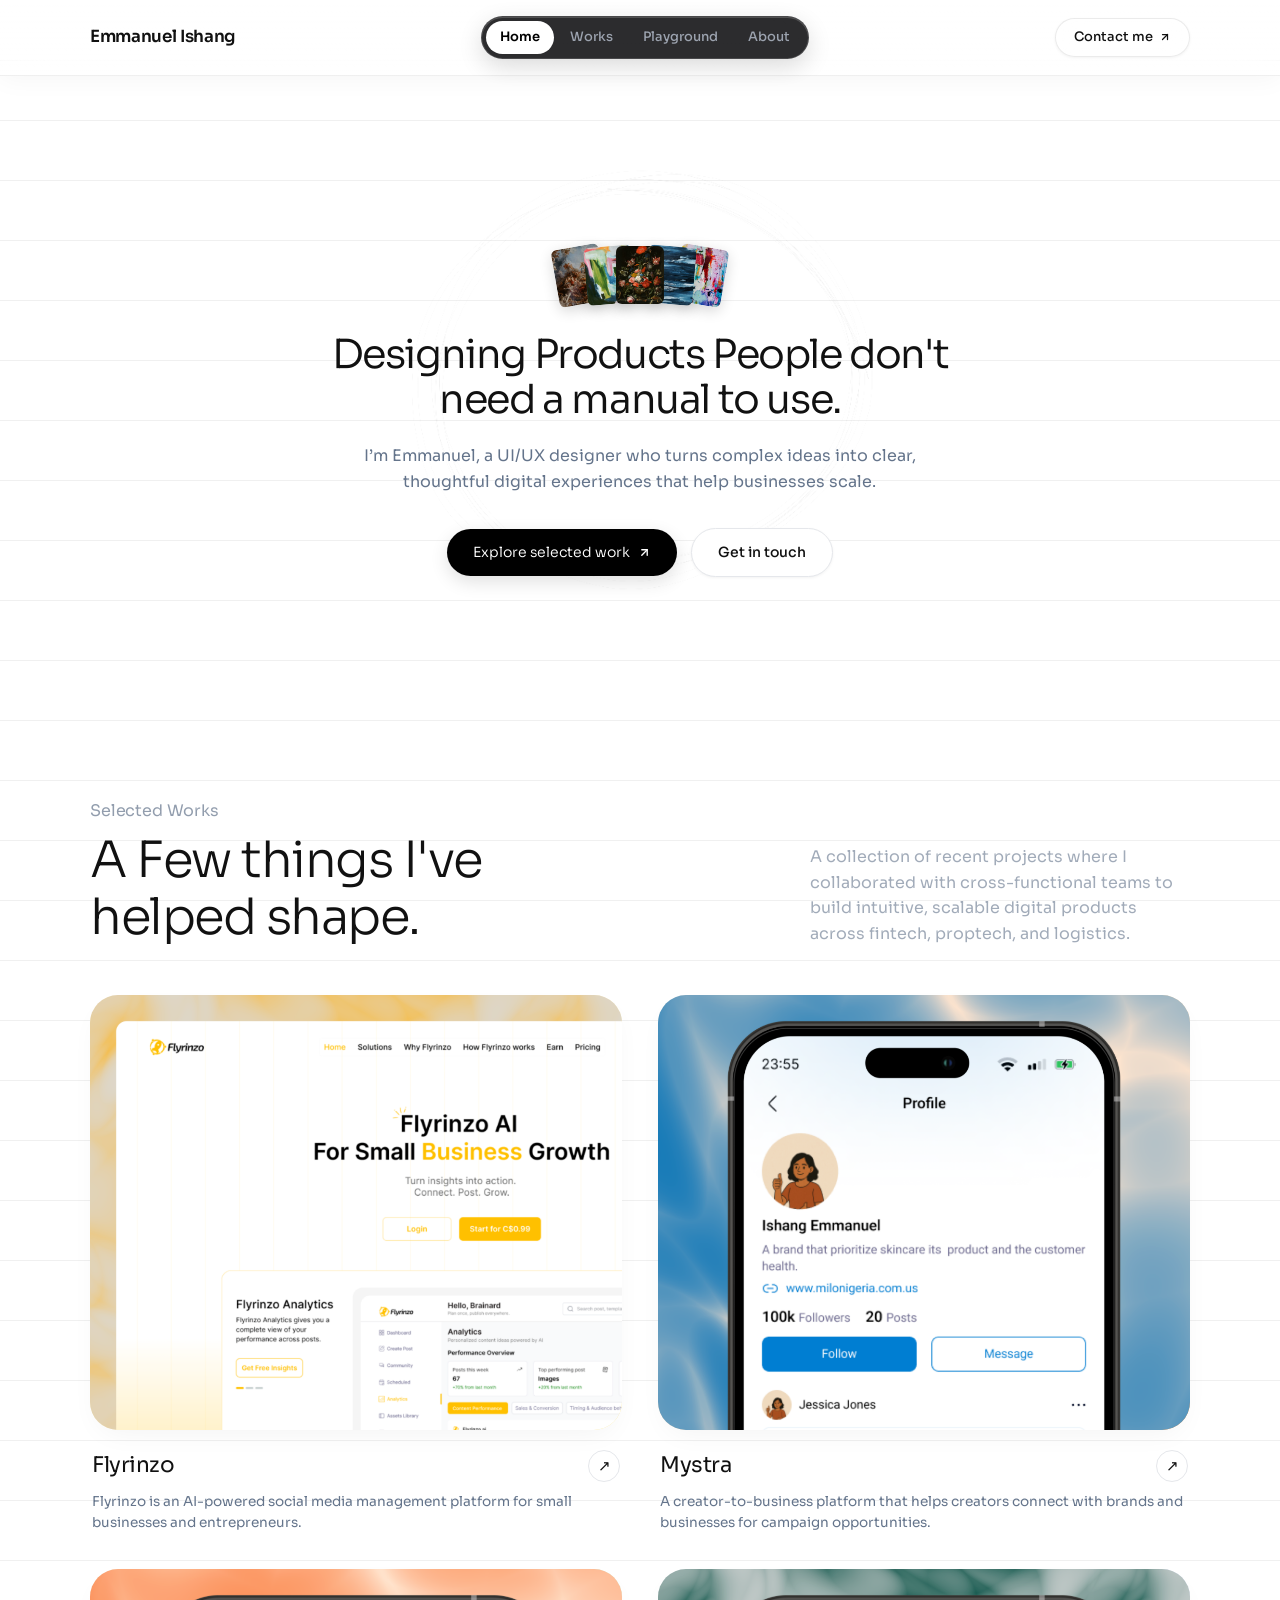
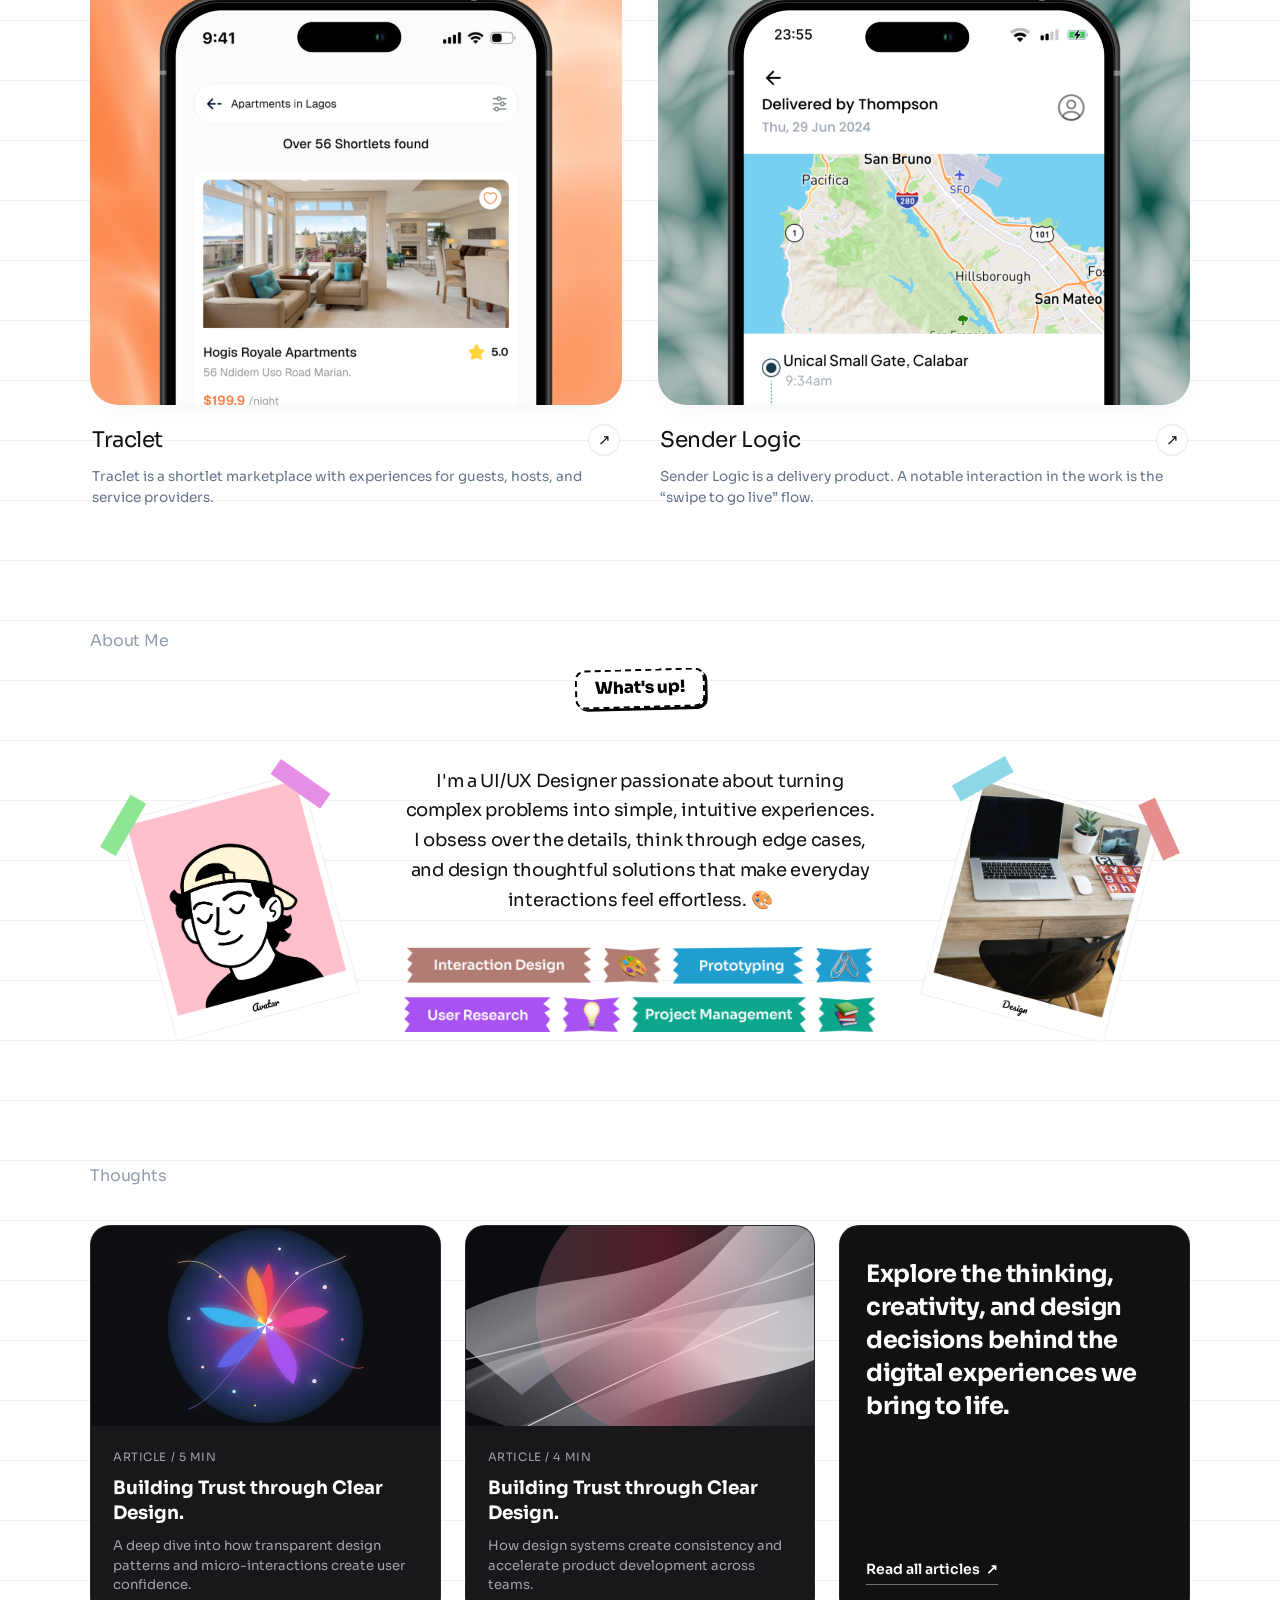
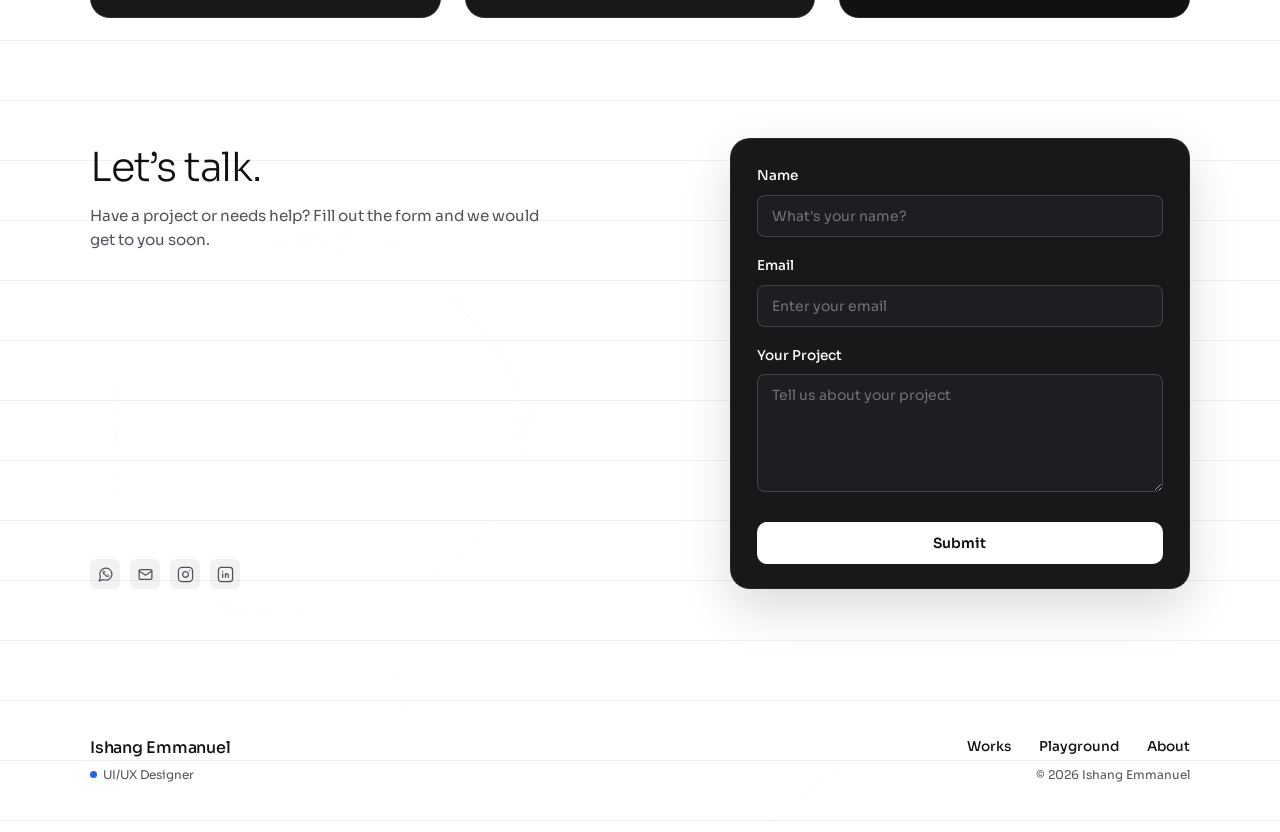
==== index.html @ a3d1ed3d "Fix CSS import error, author typo, and normalize meta tags across all pages" ====
<!DOCTYPE html>
<html lang="en">
<head>
  <meta charset="UTF-8">
  <meta name="viewport" content="width=device-width, initial-scale=1.0, viewport-fit=cover">
  <title>Emmanuel Ishang — Product &amp; UI/UX Designer</title>
  <meta name="description" content="Portfolio of Emmanuel Ishang, a Product &amp; UI/UX Designer crafting intuitive, human-centered digital experiences for web and mobile.">
  <meta name="author" content="Emmanuel Ishang">
  <meta name="keywords" content="Emmanuel Ishang, Product Designer, UI/UX Designer, UX Design, Mobile App Design, Web Design, Design Systems, Figma, Wireframing, User Research, Case Studies, Flyrinzo, Traclet, Sender Logic, Mystra">
  <meta name="robots" content="index, follow, max-image-preview:large, max-snippet:-1, max-video-preview:-1">

  <!-- Canonical URL -->
  <link rel="canonical" href="https://emmyrazy.github.io/portfolio/">

  <!-- Theme & Mobile App Meta -->
  <meta name="theme-color" content="#121212" media="(prefers-color-scheme: dark)">
  <meta name="theme-color" content="#FAF7F2" media="(prefers-color-scheme: light)">
  <meta name="mobile-web-app-capable" content="yes">
  <meta name="apple-mobile-web-app-capable" content="yes">
  <meta name="apple-mobile-web-app-status-bar-style" content="black-translucent">
  <meta name="apple-mobile-web-app-title" content="Emmanuel Ishang">

  <!-- Favicons -->
  <link rel="icon" type="image/svg+xml" href="assets/images/favicon.svg">
  <link rel="apple-touch-icon" href="assets/images/about-avatar.png">

  <!-- Open Graph / Facebook / LinkedIn -->
  <meta property="og:type" content="website">
  <meta property="og:site_name" content="Emmanuel Ishang Portfolio">
  <meta property="og:url" content="https://emmyrazy.github.io/portfolio/">
  <meta property="og:title" content="Emmanuel Ishang — Product &amp; UI/UX Designer">
  <meta property="og:description" content="Designing products people don't need a manual to use. Human-centered product design, design systems, and digital experiences.">
  <meta property="og:image" content="https://emmyrazy.github.io/portfolio/assets/images/flyrinzo-hero-mockup.png">
  <meta property="og:image:width" content="1200">
  <meta property="og:image:height" content="630">
  <meta property="og:image:alt" content="Emmanuel Ishang - Product &amp; UI/UX Design Portfolio Showcase">
  <meta property="og:locale" content="en_US">

  <!-- Twitter / X -->
  <meta name="twitter:card" content="summary_large_image">
  <meta name="twitter:title" content="Emmanuel Ishang — Product &amp; UI/UX Designer">
  <meta name="twitter:description" content="Designing products people don't need a manual to use. Portfolio of Emmanuel Ishang.">
  <meta name="twitter:image" content="https://emmyrazy.github.io/portfolio/assets/images/flyrinzo-hero-mockup.png">
  <meta name="twitter:image:alt" content="Emmanuel Ishang - Product &amp; UI/UX Design Portfolio Showcase">

  <!-- Structured Data / JSON-LD -->
  <script type="application/ld+json">
  {
    "@context": "https://schema.org",
    "@graph": [
      {
        "@type": "Person",
        "@id": "https://emmyrazy.github.io/portfolio/#person",
        "name": "Emmanuel Ishang",
        "url": "https://emmyrazy.github.io/portfolio/",
        "jobTitle": "Product & UI/UX Designer",
        "description": "Product & UI/UX Designer crafting intuitive, human-centered digital experiences for web and mobile.",
        "email": "mailto:emmyrazy.emma@gmail.com",
        "image": "https://emmyrazy.github.io/portfolio/assets/images/about-avatar.png",
        "knowsAbout": [
          "Product Design",
          "UI/UX Design",
          "Interaction Design",
          "User Experience Research",
          "Design Systems",
          "Mobile Application Design",
          "Web Design",
          "Figma"
        ],
        "sameAs": [
          "https://github.com/Emmyrazy",
          "https://www.linkedin.com/in/emmanuel-ishang"
        ]
      },
      {
        "@type": "WebSite",
        "@id": "https://emmyrazy.github.io/portfolio/#website",
        "url": "https://emmyrazy.github.io/portfolio/",
        "name": "Emmanuel Ishang — Product & UI/UX Designer",
        "author": {
          "@id": "https://emmyrazy.github.io/portfolio/#person"
        },
        "description": "Portfolio of Emmanuel Ishang, showcasing case studies in AI tools, travel booking, delivery logistics, and creator platforms."
      }
    ]
  }
  </script>

  <!-- Stylesheets -->
  <link rel="stylesheet" href="css/styles.css?v=1.4">
  <link rel="stylesheet" href="css/mobile.css?v=1.4">
</head>
<body>

  <!-- Accessibility: Skip to Content Link -->
  <a href="#main-content" class="skip-to-content">Skip to content</a>

  <!-- ===================================================================
       HEADER & FLOATING NAVIGATION
       =================================================================== -->
  <header class="site-header" role="banner">
    <div class="nav-container">
      
      <!-- Brand Logo / Name -->
      <a href="#home" class="logo-text" aria-label="Emmanuel Ishang Home">
        Emmanuel Ishang
      </a>

      <!-- Center Black Pill Capsule Navigation -->
      <nav class="nav-pill-capsule" role="navigation" aria-label="Main Navigation">
        <ul>
          <li><a href="#home" class="active">Home</a></li>
          <li><a href="#works">Works</a></li>
          <li><a href="playground.html">Playground</a></li>
          <li><a href="#about">About</a></li>
        </ul>
      </nav>

      <!-- Right Contact Action -->
      <a href="#contact" class="btn-contact-nav" aria-label="Contact Emmanuel">
        <span>Contact me</span>
        <svg width="12" height="12" viewBox="0 0 24 24" fill="none" stroke="currentColor" stroke-width="2.5" stroke-linecap="round" stroke-linejoin="round" aria-hidden="true">
          <line x1="7" y1="17" x2="17" y2="7"></line>
          <polyline points="7 7 17 7 17 17"></polyline>
        </svg>
      </a>

      <!-- Mobile Navigation Toggle Button -->
      <button id="mobileMenuBtn" class="mobile-menu-btn" aria-label="Toggle navigation menu" aria-expanded="false" aria-controls="mobileNavDrawer">
        <svg width="20" height="20" viewBox="0 0 24 24" fill="none" stroke="currentColor" stroke-width="2" stroke-linecap="round" stroke-linejoin="round" aria-hidden="true">
          <line x1="3" y1="12" x2="21" y2="12"></line>
          <line x1="3" y1="6" x2="21" y2="6"></line>
          <line x1="3" y1="18" x2="21" y2="18"></line>
        </svg>
      </button>

    </div>

    <!-- Mobile Navigation Drawer -->
    <div id="mobileNavDrawer" class="mobile-nav-drawer" aria-hidden="true">
      <ul>
        <li><a href="#home" class="active">Home</a></li>
        <li><a href="#works">Works</a></li>
        <li><a href="playground.html">Playground</a></li>
        <li><a href="#about">About</a></li>
        <li><a href="#contact">Contact me</a></li>
      </ul>
    </div>
  </header>

  <!-- ===================================================================
       MAIN CONTENT CONTAINER
       =================================================================== -->
  <main id="main-content" role="main">

    <!-- =================================================================
         HERO SECTION
         ================================================================= -->
    <section id="home" class="hero-section" aria-labelledby="hero-heading">
      <!-- Concentric Orbital Wireframe Background -->
      <div class="hero-background-circles" aria-hidden="true">
        <img src="assets/images/orbit-bg-pattern.png" alt="" width="1024" height="1024">
      </div>

      <div class="hero-content">
        <!-- 5 Artwork Image Cards Fanned Out -->
        <div class="hero-art-fan" aria-hidden="true">
          <div class="art-fan-cluster">
            <div class="art-card art-card-1">
              <img src="assets/images/hero-art-1.png" alt="" draggable="false">
            </div>
            <div class="art-card art-card-2">
              <img src="assets/images/hero-art-2.png" alt="" draggable="false">
            </div>
            <div class="art-card art-card-3">
              <img src="assets/images/hero-art-3.png" alt="" draggable="false">
            </div>
            <div class="art-card art-card-4">
              <img src="assets/images/hero-art-4.png" alt="" draggable="false">
            </div>
            <div class="art-card art-card-5">
              <img src="assets/images/hero-art-5.jpg" alt="" draggable="false">
            </div>
          </div>
        </div>

        <!-- Main Headline -->
        <h1 id="hero-heading" class="hero-title">
          Designing Products People don't <br>need a manual to use.
        </h1>

        <!-- Centered Subtitle -->
        <p class="hero-subtitle">
          I’m Emmanuel, a UI/UX designer who turns complex ideas into clear,<br>
          thoughtful digital experiences that help businesses scale.
        </p>

        <!-- Action Buttons -->
        <div class="hero-buttons">
          <a href="#works" class="btn-black-pill">
            <span>Explore selected work</span>
            <svg width="13" height="13" viewBox="0 0 24 24" fill="none" stroke="currentColor" stroke-width="2.5" stroke-linecap="round" stroke-linejoin="round" aria-hidden="true">
              <line x1="7" y1="17" x2="17" y2="7"></line>
              <polyline points="7 7 17 7 17 17"></polyline>
            </svg>
          </a>
          <a href="#contact" class="btn-outline-pill">Get in touch</a>
        </div>
      </div>
    </section>

    <!-- =================================================================
         SELECTED WORKS SECTION
         ================================================================= -->
    <section id="works" class="section-works" aria-labelledby="works-heading">
      <div class="container">
        
        <!-- Section Header -->
        <div class="works-header">
          <div class="works-header-left">
            <span class="section-tag">Selected Works</span>
            <h2 id="works-heading" class="works-heading">A Few things I've <br>helped shape.</h2>
          </div>
          <div class="works-header-right">
            <p>
              A collection of recent projects where I collaborated with cross-functional teams to build intuitive, scalable digital products across fintech, proptech, and logistics.
            </p>
          </div>
        </div>

        <!-- 2x2 Project Showcase Grid -->
        <div class="works-grid">

          <!-- Card 1: Flyhub / Flyrinzo -->
          <article class="work-card" aria-label="Flyrinzo Project">
            <a href="flyrinzo.html" class="work-card-link-wrap" aria-label="View Flyrinzo case study">
              <div class="work-visual-box bg-pastel-yellow">
                <img src="assets/images/work-1.png" alt="Flyrinzo AI platform interface preview" class="work-visual-img" loading="lazy">
              </div>
            </a>

            <div class="work-info-meta">
              <div class="work-title-row">
                <h3 class="work-name"><a href="flyrinzo.html">Flyrinzo</a></h3>
                <a href="flyrinzo.html" class="btn-arrow-circle-clean" aria-label="View Flyrinzo project details">↗</a>
              </div>
              <p class="work-desc">
               Flyrinzo is an AI-powered social media management platform for small businesses and entrepreneurs. 
              </p>
            </div>
          </article>

          <!-- Card 2: Mystra -->
          <article class="work-card" aria-label="Mystra Project">
            <a href="mystra.html" class="work-card-link-wrap" aria-label="View Mystra case study">
              <div class="work-visual-box bg-pastel-coral">
                <img src="assets/images/work-2.png" alt="Mystra creator platform interface preview" class="work-visual-img" loading="lazy">
              </div>
            </a>

            <div class="work-info-meta">
              <div class="work-title-row">
                <h3 class="work-name"><a href="mystra.html">Mystra</a></h3>
                <a href="mystra.html" class="btn-arrow-circle-clean" aria-label="View Mystra project details">↗</a>
              </div>
              <p class="work-desc">
               A creator-to-business platform that helps creators connect with brands and businesses for campaign opportunities.
              </p>
            </div>
          </article>

          <!-- Card 3: Traclet -->
          <article class="work-card" aria-label="Traclet Project">
            <a href="traclet.html" class="work-card-link-wrap" aria-label="View Traclet case study">
              <div class="work-visual-box bg-pastel-mint">
                <img src="assets/images/work-3.png" alt="Traclet mobile interface preview" class="work-visual-img" loading="lazy">
              </div>
            </a>

            <div class="work-info-meta">
              <div class="work-title-row">
                <h3 class="work-name"><a href="traclet.html">Traclet</a></h3>
                <a href="traclet.html" class="btn-arrow-circle-clean" aria-label="View Traclet project details">↗</a>
              </div>
              <p class="work-desc">
               Traclet is a shortlet marketplace with experiences for guests, hosts, and service providers. 
              </p>
            </div>
          </article>

          <!-- Card 4: Sender Logic -->
          <article class="work-card" aria-label="Sender Logic Project">
            <a href="senderlogic.html" class="work-card-link-wrap" aria-label="View Sender Logic case study">
              <div class="work-visual-box bg-pastel-lavender">
                <img src="assets/images/work-4.png" alt="Sender Logic mobile interface preview" class="work-visual-img" loading="lazy">
              </div>
            </a>

            <div class="work-info-meta">
              <div class="work-title-row">
                <h3 class="work-name"><a href="senderlogic.html">Sender Logic</a></h3>
                <a href="senderlogic.html" class="btn-arrow-circle-clean" aria-label="View Sender Logic project details">↗</a>
              </div>
              <p class="work-desc">
               Sender Logic is a delivery product. A notable interaction in the work is the “swipe to go live” flow.
              </p>
            </div>
          </article>

        </div>
        <!-- 
          <div class="works-bottom-link">
          <a href="#works" class="link-all-projects">
            <span>View All Projects</span>
            <span aria-hidden="true">→</span>
          </a>
        </div>
        -->
        <!-- Bottom View All Projects Link -->
      

      </div>
    </section>

    <!-- =================================================================
         ABOUT ME / WHAT'S UP! COLLAGE SECTION
         ================================================================= -->
    <section id="about" class="section-about" aria-labelledby="about-heading">
      <div class="container">
        
        <span class="section-tag about-tag">About Me</span>
        
        <!-- Quirky Centered What's Up! Badge -->
        <div id="about-heading" class="whats-up-badge">
          What's up!
        </div>

        <!-- 3-Element Collage -->
        <div class="about-collage-container">

          <!-- Left Pink Polaroid Card with Illustrated Avatar -->
          <div class="about-polaroid-card">
            <img src="assets/images/about-avatar.png" alt="Emmanuel cartoon portrait Polaroid with backwards cap" width="687" height="745" loading="lazy">
          </div>

          <!-- Center Bio & 4 Stamp Badges -->
          <div class="about-center-text">
            <p class="about-bio-para">
              I'm a UI/UX Designer passionate about turning complex problems into simple, intuitive experiences. I obsess over the details, think through edge cases, and design thoughtful solutions that make everyday interactions feel effortless. 🎨
            </p>

            <!-- Skill Stamps Graphic -->
            <div class="about-stamps-wrap">
              <img src="assets/images/about-skills-stamps.png" alt="Interaction Design, Prototyping, User Research, and Project Management skill stamps" width="1024" height="185" loading="lazy">
            </div>
          </div>

          <!-- Right White Polaroid Card with Desk Workspace -->
          <div class="about-polaroid-card">
            <img src="assets/images/about-workspace.png" alt="Emmanuel's designer desk setup Polaroid labeled Design" width="686" height="757" loading="lazy">
          </div>

        </div>

      </div>
    </section>

    <!-- =================================================================
         THOUGHTS SECTION
         ================================================================= -->
    <section id="insights" class="section-insights" aria-labelledby="insights-heading">
      <div class="container">
        
        <div class="insights-header">    
          <span id="insights-heading" class="section-tag">Thoughts</span>
        </div>

        <!-- 3 Columns Grid -->
        <div class="insights-3col-grid">
          
          <!-- Card 1: 3D Art -->
          <article class="insight-dark-card" aria-label="Insight Article 1">
            <div class="insight-image-box">
              <img src="assets/images/insight-trust.svg" alt="Abstract 3D light explosion artwork" width="500" height="360">
            </div>
            <div class="insight-card-body">
              <span class="insight-meta-tag">Article / 5 min</span>
              <h3 class="insight-headline">Building Trust through Clear Design.</h3>
              <p class="insight-excerpt">
                A deep dive into how transparent design patterns and micro-interactions create user confidence.
              </p>
            </div>
          </article>

          <!-- Card 2: Metallic Fluid Art -->
          <article class="insight-dark-card" aria-label="Insight Article 2">
            <div class="insight-image-box">
              <img src="assets/images/insight-systems.svg" alt="Silvery metallic liquid ribbons artwork" width="500" height="360">
            </div>
            <div class="insight-card-body">
              <span class="insight-meta-tag">Article / 4 min</span>
              <h3 class="insight-headline">Building Trust through Clear Design.</h3>
              <p class="insight-excerpt">
                How design systems create consistency and accelerate product development across teams.
              </p>
            </div>
          </article>

          <!-- Card 3: Big Statement Highlight Card -->
          <article class="insight-statement-card" aria-label="Design Philosophy Statement">
            <div class="statement-text">
              Explore the thinking, creativity, and design decisions behind the digital experiences we bring to life.
            </div>
            <div>
              <a href="#insights" class="statement-link">
                <span>Read all articles</span>
                <span aria-hidden="true">↗</span>
              </a>
            </div>
          </article>

        </div>

      </div>
    </section>

    <!-- =================================================================
         CONTACT SECTION: "LET'S TALK."
         ================================================================= -->
    <section id="contact" class="section-contact" aria-labelledby="contact-heading">
      <!-- Subtle Orbital Background Graphic -->
      <div class="contact-orbit-bg" aria-hidden="true">
        <img src="assets/images/orbit-bg-pattern.png" alt="" width="1024" height="1024">
      </div>

      <div class="container contact-container">
        
        <div class="contact-split-layout">
          
          <!-- Left Side: Heading, Subtitle, Social Icons -->
          <div class="contact-left-col">
            <div class="contact-left-top">
              <h2 id="contact-heading" class="contact-big-title">Let’s talk.</h2>
              <p class="contact-lead-desc">
                Have a project or needs help? Fill out the form and we would get to you soon.
              </p>
            </div>

            <!-- Social Icons Row: WhatsApp, Email, Instagram, LinkedIn -->
            <div class="social-icons-row">
              <!-- WhatsApp -->
              <a href="https://wa.me/" target="_blank" rel="noopener noreferrer" class="social-square-pill" aria-label="Message Emmanuel on WhatsApp">
                <svg width="17" height="17" viewBox="0 0 24 24" fill="none" stroke="currentColor" stroke-width="1.8" stroke-linecap="round" stroke-linejoin="round" aria-hidden="true">
                  <path d="M21 11.5a8.38 8.38 0 0 1-.9 3.8 8.5 8.5 0 0 1-7.6 4.7 8.38 8.38 0 0 1-3.8-.9L3 21l1.9-5.7a8.38 8.38 0 0 1-.9-3.8 8.5 8.5 0 0 1 4.7-7.6 8.38 8.38 0 0 1 3.8-.9h.5a8.48 8.48 0 0 1 8 8v.5z"></path>
                  <path d="M9.5 9.5c.3 1.8 2.2 3.7 4 4l1.2-1.2c.2-.2.6-.2.8 0l1.3 1.3c.2.2.2.6 0 .8-.7.7-1.7.9-2.7.5-2.6-.9-4.7-3-5.6-5.6-.4-1-.2-2 .5-2.7.2-.2.6-.2.8 0l1.3 1.3c.2.2.2.6 0 .8L9.5 9.5z" stroke-width="1.3"></path>
                </svg>
              </a>

              <!-- Direct Email -->
              <a href="mailto:emmyrazy.emma@gmail.com" class="social-square-pill" aria-label="Send email to Emmanuel">
                <svg width="17" height="17" viewBox="0 0 24 24" fill="none" stroke="currentColor" stroke-width="1.8" stroke-linecap="round" stroke-linejoin="round" aria-hidden="true">
                  <rect x="3" y="5" width="18" height="14" rx="2"></rect>
                  <polyline points="3 7 12 13 21 7"></polyline>
                </svg>
              </a>

              <!-- Instagram -->
              <a href="https://instagram.com" target="_blank" rel="noopener noreferrer" class="social-square-pill" aria-label="Emmanuel on Instagram">
                <svg width="17" height="17" viewBox="0 0 24 24" fill="none" stroke="currentColor" stroke-width="1.8" stroke-linecap="round" stroke-linejoin="round" aria-hidden="true">
                  <rect x="2" y="2" width="20" height="20" rx="5" ry="5"></rect>
                  <path d="M16 11.37A4 4 0 1 1 12.63 8 4 4 0 0 1 16 11.37z"></path>
                  <line x1="17.5" y1="6.5" x2="17.51" y2="6.5"></line>
                </svg>
              </a>

              <!-- LinkedIn -->
              <a href="https://linkedin.com" target="_blank" rel="noopener noreferrer" class="social-square-pill" aria-label="Emmanuel on LinkedIn">
                <svg width="17" height="17" viewBox="0 0 24 24" fill="none" stroke="currentColor" stroke-width="1.8" stroke-linecap="round" stroke-linejoin="round" aria-hidden="true">
                  <rect x="2" y="2" width="20" height="20" rx="4" ry="4"></rect>
                  <line x1="8" y1="11" x2="8" y2="16"></line>
                  <line x1="8" y1="8" x2="8.01" y2="8"></line>
                  <path d="M12 16v-5"></path>
                  <path d="M16 16v-3a2 2 0 0 0-4 0"></path>
                </svg>
              </a>
            </div>
          </div>

          <!-- Right Side: Dark Form Card -->
          <div class="contact-dark-card">
            <form id="contactForm">
              <div class="form-field-group">
                <label for="formName" class="field-label">Name</label>
                <input type="text" id="formName" name="name" class="field-input" placeholder="What's your name?" required>
              </div>

              <div class="form-field-group">
                <label for="formEmail" class="field-label">Email</label>
                <input type="email" id="formEmail" name="email" class="field-input" placeholder="Enter your email" required>
              </div>

              <div class="form-field-group">
                <label for="formMsg" class="field-label">Your Project</label>
                <textarea id="formMsg" name="message" class="field-input" placeholder="Tell us about your project" required></textarea>
              </div>

              <button type="submit" class="btn-form-send">
                Submit
              </button>

              <div id="formFeedbackToast" class="form-feedback-toast" role="status" aria-live="polite">
                Message sent successfully! Thank you.
              </div>
            </form>
          </div>

        </div>

      </div>
    </section>

  </main>

  <!-- ===================================================================
       FOOTER
       =================================================================== -->
  <footer class="site-footer" role="contentinfo">
    <div class="footer-orbit-bg" aria-hidden="true">
      <img src="assets/images/orbit-bg-pattern.png" alt="" width="1024" height="1024">
    </div>
    <div class="container footer-inner">
      <div class="footer-left">
        <div class="footer-brand-name">Ishang Emmanuel</div>
        <div class="footer-brand-role">
          <span class="footer-status-dot" aria-hidden="true"></span>
          <span>UI/UX Designer</span>
        </div>
      </div>

      <div class="footer-right">
        <ul class="footer-nav-links">
          <li><a href="#works">Works</a></li>
          <li><a href="playground.html">Playground</a></li>
          <li><a href="#about">About</a></li>
        </ul>
        <div class="footer-brand-copy">
          © 2026 Ishang Emmanuel
        </div>
      </div>
    </div>
  </footer>

  <!-- Main Application Script -->
  <script src="js/app.js"></script>
</body>
</html>
---- css/styles.css ----
/* ==========================================================================
   EMMANUEL ISHANG — PORTFOLIO STYLES
   ==========================================================================
   Table of Contents
   01. CSS Variables & Design Tokens
   02. Reset & Base
   03. Shared Utilities
   04. Skip to Content (Accessibility)
   05. Header & Navigation
   06. Hero Section
   07. Selected Works Section
      └─ Project Card Mockups (Browser + iPhone)
   08. About Me Section
      └─ Polaroid Cards & Skill Stamps
   09. Insights Section
   10. Contact Section
   11. Footer
   12. Responsive Breakpoints
   ========================================================================== */


/* ==========================================================================
   01. FONT FACES & DESIGN TOKENS
   ========================================================================== */
@font-face {
  font-family: 'Sora';
  src: url('../assets/fonts/sora/Sora-VariableFont_wght.ttf') format('truetype');
  font-weight: 100 800;
  font-style: normal;
  font-display: swap;
}

:root {
  /* Colors */
  --color-bg:         #ffffff;
  --color-dark:       #141416;
  --color-dark-card:  #18181b;
  --color-dark-input: #232326;
  --color-dark-border:#323236;

  --color-text:       #111111;
  --color-muted:      #64748b;
  --color-light:      #94a3b8;
  --color-on-dark:    #ffffff;
  --color-on-dark-muted: #a1a1aa;

  --color-border:     #e5e7eb;
  --color-border-subtle: #f1f5f9;
  --color-divider:    rgba(0, 0, 0, 0.06); /* #000000 at 6% opacity */

  /* Pastel Backgrounds for Work Cards */
  --pastel-yellow-from: #fffdf5;
  --pastel-yellow-mid:  #fef3c7;
  --pastel-yellow-to:   #fde68a;

  --pastel-coral-from:  #fff7ed;
  --pastel-coral-mid:   #fed7aa;
  --pastel-coral-to:    #fb923c;

  --pastel-mint-from:   #f0fdf4;
  --pastel-mint-mid:    #d1fae5;
  --pastel-mint-to:     #99f6e4;

  --pastel-lavender-from: #f8fafc;
  --pastel-lavender-mid:  #e0e7ff;
  --pastel-lavender-to:   #c7d2fe;

  /* Typography */
  --font-heading: 'Sora', -apple-system, BlinkMacSystemFont, 'Segoe UI', Helvetica, Arial, sans-serif;
  --font-body:    'Sora', -apple-system, BlinkMacSystemFont, 'Segoe UI', Helvetica, Arial, sans-serif;

  /* Border Radius */
  --radius-sm:   8px;
  --radius-md:   14px;
  --radius-lg:   20px;
  --radius-xl:   28px;
  --radius-full: 9999px;

  /* Shadows */
  --shadow-subtle:     0 1px 3px rgba(0, 0, 0, 0.05);
  --shadow-card:       0 10px 30px -10px rgba(0, 0, 0, 0.06);
  --shadow-card-hover: 0 20px 40px -12px rgba(0, 0, 0, 0.12);
  --shadow-device:     0 25px 60px -15px rgba(15, 23, 42, 0.22);

  /* Transition */
  --ease: all 0.25s cubic-bezier(0.16, 1, 0.3, 1);
}


/* ==========================================================================
   02. RESET & BASE
   ========================================================================== */
*,
*::before,
*::after {
  box-sizing: border-box;
  margin: 0;
  padding: 0;
}

html {
  scroll-behavior: smooth;
  font-size: 16px;
  -webkit-font-smoothing: antialiased;
  -moz-osx-font-smoothing: grayscale;
  -webkit-text-size-adjust: 100%;
  overflow-x: hidden;
  width: 100%;
}

body {
  font-family: var(--font-body);
  background-color: var(--color-bg);
  background-image: linear-gradient(
    to bottom,
    var(--color-divider) 1px,
    transparent 1px
  );
  background-size: 100% 60px;
  color: var(--color-text);
  line-height: 1.6;
  overflow-x: hidden;
  width: 100%;
  position: relative;
}

body.menu-open {
  overflow: hidden;
}

img,
svg {
  display: block;
  max-width: 100%;
  height: auto;
}

a {
  color: inherit;
  text-decoration: none;
  transition: var(--ease);
}

ul {
  list-style: none;
}

button,
input,
textarea {
  font-family: inherit;
  font-size: inherit;
}


/* ==========================================================================
   03. SHARED UTILITIES
   ========================================================================== */
.container {
  width: 100%;
  max-width: none;
  margin: 0 auto;
  padding: 0 90px;
}

.section-tag {
  display: block;
  font-family: var(--font-heading);
  font-size: 1rem;
  font-weight: 400;
  color: var(--color-muted);
  opacity: 70%;
  letter-spacing: -0.01em;
  margin-bottom: 8px;
}

/* Horizontal Section Divider: #000000 at 6% opacity */
.section-divider {
  border: none;
  height: 1px;
  background-color: var(--color-divider);
  width: 100%;
  margin: 0;
}


/* ==========================================================================
   04. SKIP TO CONTENT (Accessibility)
   ========================================================================== */
.skip-to-content {
  position: absolute;
  top: -60px;
  left: 24px;
  padding: 10px 18px;
  background: #000000;
  color: #ffffff;
  border-radius: var(--radius-sm);
  font-family: var(--font-heading);
  font-weight: 600;
  font-size: 0.875rem;
  transition: top 0.2s;
  z-index: 9999;
}

.skip-to-content:focus {
  top: 20px;
}


/* ==========================================================================
   05. HEADER & NAVIGATION
   ========================================================================== */
.site-header {
  position: fixed;
  top: 0;
  left: 0;
  right: 0;
  z-index: 1000;
  padding: 16px 90px;
  background: linear-gradient(
    180deg,
    rgba(255, 255, 255, 0.76) 0%,
    rgba(255, 255, 255, 0.52) 100%
  );
  -webkit-backdrop-filter: blur(20px) saturate(180%);
  backdrop-filter: blur(20px) saturate(180%);
  border-bottom: 1px solid rgba(0, 0, 0, 0.06);
  box-shadow:
    inset 0 1px 0 rgba(255, 255, 255, 0.85),
    0 4px 24px rgba(0, 0, 0, 0.04);
  transition: padding 0.25s ease;
}

.nav-container {
  width: 100%;
  max-width: none;
  margin: 0 auto;
  display: flex;
  align-items: center;
  justify-content: space-between;
}

.logo-text {
  font-family: var(--font-heading);
  font-weight: 600;
  font-size: 1.05rem;
  letter-spacing: -0.02em;
  color: var(--color-text);
  white-space: nowrap;
}

/* Center Dark Pill Navigation */
.nav-pill-capsule {
  display: flex;
  align-items: center;
  background: rgba(15, 15, 18, 0.88);
  -webkit-backdrop-filter: blur(16px) saturate(160%);
  backdrop-filter: blur(16px) saturate(160%);
  border: 1px solid rgba(255, 255, 255, 0.14);
  padding: 4px;
  border-radius: var(--radius-full);
  box-shadow:
    inset 0 1px 0 rgba(255, 255, 255, 0.18),
    0 8px 24px rgba(0, 0, 0, 0.14);
}

.nav-pill-capsule ul {
  display: flex;
  align-items: center;
  gap: 2px;
}

.nav-pill-capsule a {
  display: inline-block;
  padding: 6px 14px;
  font-family: var(--font-heading);
  font-size: 0.8125rem;
  font-weight: 500;
  color: #9ca3af;
  border-radius: var(--radius-full);
}

.nav-pill-capsule a:hover {
  color: #ffffff;
}

.nav-pill-capsule a.active {
  background: #ffffff;
  color: #000000;
  font-weight: 600;
}

/* Contact Nav Button */
.btn-contact-nav {
  display: inline-flex;
  align-items: center;
  gap: 6px;
  padding: 8px 18px;
  background: rgba(255, 255, 255, 0.65);
  -webkit-backdrop-filter: blur(12px) saturate(160%);
  backdrop-filter: blur(12px) saturate(160%);
  border: 1px solid rgba(0, 0, 0, 0.08);
  border-radius: var(--radius-full);
  font-family: var(--font-heading);
  font-size: 0.8125rem;
  font-weight: 500;
  color: var(--color-text);
  box-shadow:
    inset 0 1px 0 rgba(255, 255, 255, 0.8),
    var(--shadow-subtle);
  white-space: nowrap;
}

.btn-contact-nav:hover {
  border-color: #000000;
  transform: translateY(-1px);
}

/* Mobile Menu Toggle */
.mobile-menu-btn {
  display: none;
  align-items: center;
  justify-content: center;
  background: #000000;
  color: #ffffff;
  border: none;
  border-radius: 50%;
  width: 40px;
  height: 40px;
  min-width: 40px;
  min-height: 40px;
  cursor: pointer;
  transition: transform 0.2s ease, background 0.2s ease;
  -webkit-tap-highlight-color: transparent;
  z-index: 1001;
}

.mobile-menu-btn:hover {
  background: #1f2937;
}

.mobile-menu-btn:active {
  transform: scale(0.94);
}

.mobile-menu-btn svg {
  transition: transform 0.25s ease;
}

.mobile-menu-btn.is-active svg {
  transform: rotate(90deg);
}

/* Mobile Backdrop Overlay */
.mobile-nav-backdrop {
  display: none;
  position: fixed;
  inset: 0;
  background: rgba(0, 0, 0, 0.45);
  -webkit-backdrop-filter: blur(4px);
  backdrop-filter: blur(4px);
  z-index: 998;
  opacity: 0;
  transition: opacity 0.25s ease;
  pointer-events: none;
}

.mobile-nav-backdrop.open {
  display: block;
  opacity: 1;
  pointer-events: auto;
}

/* Mobile Navigation Drawer */
.mobile-nav-drawer {
  display: none;
  position: fixed;
  top: 68px;
  left: 16px;
  right: 16px;
  background: rgba(15, 15, 18, 0.96);
  -webkit-backdrop-filter: blur(20px) saturate(180%);
  backdrop-filter: blur(20px) saturate(180%);
  border: 1px solid rgba(255, 255, 255, 0.12);
  border-radius: 16px;
  padding: 12px;
  box-shadow: 0 20px 48px rgba(0, 0, 0, 0.4);
  z-index: 999;
}

.mobile-nav-drawer.open {
  display: block;
  animation: fadeSlideDown 0.22s cubic-bezier(0.16, 1, 0.3, 1);
}

@keyframes fadeSlideDown {
  from { opacity: 0; transform: translateY(-8px); }
  to   { opacity: 1; transform: translateY(0); }
}

.mobile-nav-drawer ul {
  display: flex;
  flex-direction: column;
  gap: 4px;
}

.mobile-nav-drawer a {
  display: flex;
  align-items: center;
  padding: 12px 16px;
  font-family: var(--font-heading);
  color: #d1d5db;
  font-size: 0.95rem;
  font-weight: 500;
  border-radius: 10px;
  transition: background 0.15s ease, color 0.15s ease;
}

.mobile-nav-drawer a.active,
.mobile-nav-drawer a:hover {
  background: rgba(255, 255, 255, 0.14);
  color: #ffffff;
}


/* ==========================================================================
   06. HERO SECTION
   ========================================================================== */
.hero-section {
  position: relative;
  min-height: 82vh;
  display: flex;
  align-items: center;
  justify-content: center;
  text-align: center;
  padding: 140px 90px 60px;
  overflow: hidden;
}

/* Orbital & Horizontal Lines Background Graphic */
.hero-background-circles {
  position: absolute;
  top: 50%;
  left: 50%;
  transform: translate(-50%, -50%);
  width: 100%;
  max-width: 1100px;
  height: 100%;
  pointer-events: none;
  z-index: 1;
  display: flex;
  align-items: center;
  justify-content: center;
}

.hero-background-circles img {
  width: 100%;
  height: auto;
  max-height: 800px;
  object-fit: contain;
}

.hero-content {
  position: relative;
  z-index: 2;
  max-width: 780px;
  margin: 0 auto;
}

/* 5 Fanned Artwork Image Cards */
.hero-art-fan {
  display: flex;
  justify-content: center;
  align-items: center;
  margin-bottom: 24px;
  height: 68px;
}

.art-fan-cluster {
  position: relative;
  width: 170px;
  height: 64px;
}

.art-card {
  position: absolute;
  top: calc(50% - 29px);
  left: calc(50% - 24px);
  width: 48px;
  height: 58px;
  border-radius: 6px;
  overflow: hidden;
  border: none;
  box-shadow: 0 4px 14px rgba(0, 0, 0, 0.16);
  transition: transform 0.25s cubic-bezier(0.16, 1, 0.3, 1),
              box-shadow 0.25s cubic-bezier(0.16, 1, 0.3, 1);
  cursor: default;
  transform-origin: bottom center;
}

.art-card img {
  width: 100%;
  height: 100%;
  object-fit: cover;
  display: block;
  pointer-events: none;
  -webkit-user-select: none;
  user-select: none;
}

/* Fan out: each card positioned & rotated in a tight deck */
.art-card-1 { transform: translateX(-56px) rotate(-10deg); z-index: 1; }
.art-card-2 { transform: translateX(-28px) rotate(-5deg);  z-index: 2; }
.art-card-3 { transform: translateX(0px)   rotate(0deg);   z-index: 3; }
.art-card-4 { transform: translateX(28px)  rotate(5deg);   z-index: 2; }
.art-card-5 { transform: translateX(56px)  rotate(10deg);  z-index: 1; }

/* Hover: each card lifts up smoothly */
.art-card-1:hover { transform: translateX(-56px) rotate(-10deg) translateY(-8px); z-index: 10; box-shadow: 0 8px 20px rgba(0, 0, 0, 0.22); }
.art-card-2:hover { transform: translateX(-28px) rotate(-5deg)  translateY(-8px); z-index: 10; box-shadow: 0 8px 20px rgba(0, 0, 0, 0.22); }
.art-card-3:hover { transform: translateX(0px)   rotate(0deg)   translateY(-8px); z-index: 10; box-shadow: 0 8px 20px rgba(0, 0, 0, 0.22); }
.art-card-4:hover { transform: translateX(28px)  rotate(5deg)   translateY(-8px); z-index: 10; box-shadow: 0 8px 20px rgba(0, 0, 0, 0.22); }
.art-card-5:hover { transform: translateX(56px)  rotate(10deg)  translateY(-8px); z-index: 10; box-shadow: 0 8px 20px rgba(0, 0, 0, 0.22); }

/* Hero Typography */
.hero-title {
  font-family: var(--font-heading);
  font-size: 40px;
  font-weight: 350;
  line-height: 1.12;
  letter-spacing: -0.035em;
  color: var(--color-text);
  margin-bottom: 20px;
  text-wrap: balance;
  max-width: 640px;
  margin-left: auto;
  margin-right: auto;
}

.hero-subtitle {
  font-size: 16px;
  color: var(--color-muted);
  max-width: 580px;
  margin: 0 auto 34px;
  line-height: 1.6;
  text-wrap: balance;
}

/* Hero CTA Buttons */
.hero-buttons {
  display: flex;
  align-items: center;
  justify-content: center;
  gap: 14px;
}

.btn-black-pill {
  display: inline-flex;
  align-items: center;
  gap: 8px;
  background: #000000;
  color: #fefefe;
  padding: 12px 26px;
  border-radius: var(--radius-full);
  font-family: var(--font-heading);
  font-size: 0.875rem;
  font-weight: 350;
  box-shadow: 0 6px 18px rgba(0, 0, 0, 0.12);
}

.btn-black-pill:hover {
  background: #1f2937;
  transform: translateY(-1px);
}

.btn-outline-pill {
  display: inline-flex;
  align-items: center;
  gap: 6px;
  background: #ffffff;
  color: var(--color-text);
  padding: 12px 26px;
  border-radius: var(--radius-full);
  border: 1px solid var(--color-border);
  font-family: var(--font-heading);
  font-size: 0.875rem;
  font-weight: 500;
  box-shadow: var(--shadow-subtle);
}

.btn-outline-pill:hover {
  border-color: #000000;
  transform: translateY(-1px);
}


/* ==========================================================================
   07. SELECTED WORKS SECTION
   ========================================================================== */
.section-works {
  padding: 60px 0;
}

.works-header {
  display: flex;
  justify-content: space-between;
  align-items: flex-end;
  gap: 32px;
  margin-bottom: 48px;
}

.works-heading {
  font-family: var(--font-heading);
  font-size: 50px;
  font-weight: 300;
  letter-spacing: -0.03em;
  line-height: 1.15;
}

.works-header-right p {
  font-size: 16px;
  color: var(--color-muted);
  opacity: 60%;
  line-height: 1.6;
  max-width: 380px;
}

/* 2×2 Grid */
.works-grid {
  display: grid;
  grid-template-columns: repeat(2, 1fr);
  gap: 36px;
}

/* Individual Project Card */
.work-card {
  display: flex;
  flex-direction: column;
}

/* Visual Area */
.work-visual-box {
  width: 100%;
  aspect-ratio: 1024 / 839;
  border-radius: var(--radius-xl);
  overflow: hidden;
  position: relative;
  display: flex;
  align-items: center;
  justify-content: center;
  box-shadow: var(--shadow-card);
  transition: transform 0.35s ease, box-shadow 0.35s ease;
}

.work-card:hover .work-visual-box {
  transform: translateY(-4px);
  box-shadow: var(--shadow-card-hover);
}

.work-visual-img {
  width: 100%;
  height: 100%;
  object-fit: cover;
  display: block;
}

/* Pastel Gradient Backgrounds */
.bg-pastel-yellow  { background: linear-gradient(135deg, var(--pastel-yellow-from) 0%, var(--pastel-yellow-mid) 60%, var(--pastel-yellow-to) 100%); }
.bg-pastel-coral   { background: linear-gradient(135deg, var(--pastel-coral-from)  0%, var(--pastel-coral-mid)  60%, var(--pastel-coral-to)  100%); }
.bg-pastel-mint    { background: linear-gradient(135deg, var(--pastel-mint-from)   0%, var(--pastel-mint-mid)   60%, var(--pastel-mint-to)   100%); }
.bg-pastel-lavender{ background: linear-gradient(135deg, var(--pastel-lavender-from) 0%, var(--pastel-lavender-mid) 60%, var(--pastel-lavender-to) 100%); }

/* Card Info Below Visual */
.work-info-meta {
  margin-top: 18px;
  padding: 0 2px;
}

.work-title-row {
  display: flex;
  justify-content: space-between;
  align-items: center;
  margin-bottom: 8px;
}

.work-name {
  font-family: var(--font-heading);
  font-size: 1.35rem;
  font-weight: 400;
  letter-spacing: -0.02em;
}

/* Arrow Circle Button */
.btn-arrow-circle-clean {
  width: 32px;
  height: 32px;
  border-radius: 50%;
  border: 1px solid var(--color-border);
  background: #ffffff;
  display: inline-flex;
  align-items: center;
  justify-content: center;
  font-size: 0.95rem;
  transition: var(--ease);
}

.work-card:hover .btn-arrow-circle-clean {
  background: #000000;
  color: #ffffff;
  border-color: #000000;
  transform: rotate(45deg);
}

.work-desc {
  font-size: 0.85rem;
  color: var(--color-muted);
  line-height: 1.55;
}

/* View All Link */
.works-bottom-link {
  display: flex;
  justify-content: flex-end;
  margin-top: 36px;
}

.link-all-projects {
  font-family: var(--font-heading);
  font-size: 0.875rem;
  font-weight: 600;
  display: inline-flex;
  align-items: center;
  gap: 6px;
}

.link-all-projects:hover {
  transform: translateX(4px);
}

/* ------------------------------------------------------------------
   Browser Desktop Mockup (Flyhub)
   ------------------------------------------------------------------ */
.mockup-desktop-browser {
  width: 86%;
  background: #ffffff;
  border-radius: 12px;
  box-shadow: var(--shadow-device);
  border: 1px solid rgba(0, 0, 0, 0.08);
  overflow: hidden;
  transform: translateY(20px);
}

.browser-nav-bar {
  height: 32px;
  background: #f8fafc;
  border-bottom: 1px solid #e2e8f0;
  display: flex;
  align-items: center;
  padding: 0 12px;
  gap: 10px;
}

.browser-traffic-dots {
  display: flex;
  gap: 5px;
}

.b-dot {
  width: 8px;
  height: 8px;
  border-radius: 50%;
}
.b-red    { background: #ef4444; }
.b-yellow { background: #f59e0b; }
.b-green  { background: #10b981; }

.browser-url-pill {
  flex: 1;
  max-width: 240px;
  height: 18px;
  background: #ffffff;
  border: 1px solid #e2e8f0;
  border-radius: 4px;
  font-size: 0.6rem;
  color: #94a3b8;
  display: flex;
  align-items: center;
  padding: 0 6px;
}

.browser-inner-content {
  padding: 16px;
}

.browser-hero-text {
  text-align: center;
  padding: 8px 0 14px;
}

.browser-hero-h2 {
  font-family: var(--font-heading);
  font-size: 1.15rem;
  font-weight: 800;
  line-height: 1.25;
  color: #0f172a;
}

.highlight-yellow { color: #d97706; }

.browser-btn-mini {
  display: inline-block;
  background: #f59e0b;
  color: #ffffff;
  font-size: 0.65rem;
  font-weight: 700;
  padding: 4px 12px;
  border-radius: var(--radius-full);
  margin-top: 6px;
}

.browser-table-card {
  background: #f8fafc;
  border: 1px solid #e2e8f0;
  border-radius: 8px;
  padding: 10px;
  margin-top: 10px;
}

.b-table-row {
  display: flex;
  align-items: center;
  justify-content: space-between;
  padding: 6px 0;
  font-size: 0.65rem;
  border-bottom: 1px solid #f1f5f9;
}

.b-table-row:last-child {
  border-bottom: none;
}

.b-table-header {
  font-weight: 700;
  color: #1e293b;
}

.b-action-link {
  color: #d97706;
  font-weight: 700;
}

.b-badge-active {
  background: #ecfdf5;
  color: #059669;
  font-weight: 700;
  font-size: 0.6rem;
  padding: 2px 6px;
  border-radius: 4px;
}

/* ------------------------------------------------------------------
   iPhone Frame Mockup (Shared — Trustee, SendExpress, Palco)
   ------------------------------------------------------------------ */
.mockup-iphone-frame {
  width: 240px;
  height: 480px;
  background: #09090b;
  border-radius: 44px;
  padding: 9px;
  box-shadow: var(--shadow-device);
  position: relative;
  transform: translateY(32px);
}

.iphone-inner-screen {
  width: 100%;
  height: 100%;
  background: #ffffff;
  border-radius: 35px;
  overflow: hidden;
  position: relative;
  display: flex;
  flex-direction: column;
}

.iphone-notch-island {
  position: absolute;
  top: 9px;
  left: 50%;
  transform: translateX(-50%);
  width: 72px;
  height: 17px;
  background: #000000;
  border-radius: 12px;
  z-index: 50;
}

.iphone-top-status {
  height: 34px;
  display: flex;
  align-items: center;
  justify-content: space-between;
  padding: 0 16px;
  font-size: 0.65rem;
  font-weight: 700;
  color: #000000;
  z-index: 10;
}

.iphone-body-content {
  flex: 1;
  padding: 4px 12px 12px;
  overflow: hidden;
  display: flex;
  flex-direction: column;
}

/* Trustee – Real Estate Screen */
.realestate-img-box {
  width: 100%;
  height: 175px;
  border-radius: 16px;
  overflow: hidden;
  position: relative;
  margin-bottom: 10px;
  background: #e2e8f0;
}

.realestate-star-badge {
  position: absolute;
  top: 8px;
  right: 8px;
  background: rgba(0, 0, 0, 0.65);
  -webkit-backdrop-filter: blur(4px);
  backdrop-filter: blur(4px);
  color: #ffffff;
  font-size: 0.625rem;
  font-weight: 700;
  padding: 2px 7px;
  border-radius: var(--radius-full);
}

.realestate-meta {
  display: flex;
  flex-direction: column;
  gap: 3px;
}

.realestate-title-bold {
  font-size: 0.85rem;
  font-weight: 800;
  color: #0f172a;
}

.realestate-price-tag {
  font-size: 0.95rem;
  font-weight: 800;
  color: #ea580c;
}

.price-subtext {
  font-size: 0.65rem;
  color: #64748b;
  font-weight: 400;
}

/* SendExpress – Logistics Screen */
.logistics-title-bar {
  margin-bottom: 6px;
}

.logistics-main-title {
  font-size: 0.825rem;
  font-weight: 800;
  color: #0f172a;
}

.logistics-sub-eta {
  font-size: 0.65rem;
  color: #059669;
  font-weight: 600;
}

.logistics-map-box {
  flex: 1;
  background: #e8f5e9;
  border-radius: 14px;
  position: relative;
  overflow: hidden;
  border: 1px solid #c8e6c9;
  margin-bottom: 8px;
}

.logistics-map-svg {
  width: 100%;
  height: 100%;
}

.logistics-driver-pill {
  background: #ffffff;
  border: 1px solid #e2e8f0;
  border-radius: 12px;
  padding: 6px 8px;
  display: flex;
  align-items: center;
  justify-content: space-between;
}

.driver-mini-info {
  display: flex;
  align-items: center;
  gap: 6px;
}

.driver-avatar-circle {
  width: 24px;
  height: 24px;
  border-radius: 50%;
  background: #0f766e;
  color: #ffffff;
  font-size: 0.6rem;
  font-weight: 700;
  display: flex;
  align-items: center;
  justify-content: center;
}

.driver-name {
  font-size: 0.68rem;
  font-weight: 700;
  color: #0f172a;
}

.driver-vehicle {
  font-size: 0.58rem;
  color: #64748b;
}

.driver-action-btn {
  font-size: 0.65rem;
  color: #0f766e;
  font-weight: 700;
}

/* Palco – Creator Profile Screen */
.creator-profile-center {
  text-align: center;
  padding: 6px 0 10px;
}

.creator-avatar-bubble {
  width: 52px;
  height: 52px;
  border-radius: 50%;
  background: #e0e7ff;
  border: 2px solid #818cf8;
  margin: 0 auto 6px;
  display: flex;
  align-items: center;
  justify-content: center;
  font-size: 1.4rem;
}

.creator-name-bold {
  font-size: 0.85rem;
  font-weight: 800;
  color: #1e1b4b;
}

.creator-tagline {
  font-size: 0.65rem;
  color: #6366f1;
}

.creator-stats-bar {
  display: flex;
  justify-content: space-around;
  padding: 6px 0;
  border-top: 1px solid #f1f5f9;
  border-bottom: 1px solid #f1f5f9;
  margin: 6px 0 10px;
}

.stat-col {
  text-align: center;
}

.c-stat-val {
  font-size: 0.75rem;
  font-weight: 800;
  color: #0f172a;
}

.c-stat-lbl {
  font-size: 0.55rem;
  color: #94a3b8;
  text-transform: uppercase;
}

.creator-btn-row {
  display: flex;
  gap: 6px;
}

.btn-c-blue {
  flex: 1;
  background: #4f46e5;
  color: #ffffff;
  border: none;
  border-radius: var(--radius-full);
  padding: 5px;
  font-size: 0.65rem;
  font-weight: 700;
}

.btn-c-gray {
  flex: 1;
  background: #f1f5f9;
  color: #1e293b;
  border: none;
  border-radius: var(--radius-full);
  padding: 5px;
  font-size: 0.65rem;
  font-weight: 700;
}


/* ==========================================================================
   08. ABOUT ME SECTION
   ========================================================================== */
.section-about {
  padding: 60px 0;
  text-align: center;
}

.about-tag {
  text-align: left;
  margin-bottom: 16px;
  color: var(--color-muted);
  font-weight: 400;
  opacity: 70%;
}

/* What's up! Sticker Badge */
.whats-up-badge {
  display: inline-block;
  font-family: var(--font-heading);
  font-size: 1.05rem;
  font-weight: 800;
  color: #000000;
  background: #ffffff;
  border: 2px dashed #000000;
  padding: 4px 18px;
  border-radius: 10px;
  box-shadow: 2.5px 2.5px 0 #000000;
  transform: rotate(-1.5deg);
  margin-bottom: 48px;
  transition: transform 0.2s ease;
}

.whats-up-badge:hover {
  transform: rotate(1deg) scale(1.05);
}

/* 3-Column Collage Layout */
.about-collage-container {
  display: grid;
  grid-template-columns: 260px 1fr 260px;
  align-items: center;
  gap: 36px;
  max-width: 1080px;
  margin: 0 auto;
}

/* Polaroid Cards */
.about-polaroid-card {
  width: 100%;
  transition: transform 0.3s ease;
}

.about-polaroid-card:hover {
  transform: scale(1.03);
}

.about-polaroid-card img {
  width: 100%;
  height: auto;
  display: block;
}

.polaroid-box {
  position: relative;
  border-radius: 10px;
  padding: 10px 10px 16px;
  box-shadow: 0 12px 30px rgba(0, 0, 0, 0.08);
  transition: transform 0.3s ease;
}

.polaroid-pink {
  background: #fbcfe8;
  transform: rotate(-3deg);
}

.polaroid-pink:hover {
  transform: rotate(0deg) scale(1.03);
}

.polaroid-white {
  background: #ffffff;
  transform: rotate(3deg);
}

.polaroid-white:hover {
  transform: rotate(0deg) scale(1.03);
}

.polaroid-inner-frame {
  width: 100%;
  border-radius: 6px;
  overflow: hidden;
}

/* Tape Strip Decorations */
.tape-strip {
  position: absolute;
  width: 64px;
  height: 22px;
  opacity: 0.88;
  z-index: 5;
  box-shadow: 0 2px 4px rgba(0, 0, 0, 0.1);
}

.tape-green  { background: #86efac; top: -10px; left: -12px;  transform: rotate(-24deg); }
.tape-purple { background: #d8b4fe; top: -10px; right: -12px; transform: rotate(20deg); }
.tape-blue   { background: #93c5fd; top: -10px; left: -12px;  transform: rotate(-20deg); }
.tape-pink   { background: #f472b6; top: -10px; right: -12px; transform: rotate(24deg); }

/* Center Bio Text */
.about-center-text {
  padding: 0 8px;
}

.about-bio-para {
  font-size: 18px;
  font-weight: 400;
  line-height: 1.65;
  color: var(--color-text);
  max-width: 480px;
  margin: 0 auto 32px;
  letter-spacing: -0.015em;
  text-align: center;
}

/* Skill Stamp Badges Image */
.about-stamps-wrap {
  max-width: 480px;
  margin: 0 auto;
}

.about-stamps-wrap img {
  width: 100%;
  height: auto;
  display: block;
}

/* Skill Stamp Badges (2×2) */
.stamp-badges-grid {
  display: grid;
  grid-template-columns: repeat(2, 1fr);
  gap: 12px;
  max-width: 420px;
  margin: 0 auto;
}

.stamp-pill {
  display: flex;
  align-items: center;
  justify-content: space-between;
  padding: 8px 14px;
  border-radius: 8px;
  font-family: var(--font-heading);
  font-size: 0.8125rem;
  font-weight: 700;
  transition: transform 0.2s ease;
}

.stamp-pill:hover {
  transform: translateY(-2px);
}

.stamp-beige  { background: #fef3c7; color: #92400e; border: 1.5px dashed #d97706; }
.stamp-blue   { background: #e0f2fe; color: #0369a1; border: 1.5px dashed #0284c7; }
.stamp-purple { background: #f3e8ff; color: #7e22ce; border: 1.5px dashed #a855f7; }
.stamp-green  { background: #ccfbf1; color: #0f766e; border: 1.5px dashed #14b8a6; }

.stamp-emblem { font-size: 0.95rem; }


/* ==========================================================================
   09. INSIGHTS SECTION
   ========================================================================== */
.section-insights {
  padding: 60px 0;
}

.insights-header {
  margin-bottom: 36px;
}

/* 3-Column Grid */
.insights-3col-grid {
  display: grid;
  grid-template-columns: repeat(3, 1fr);
  gap: 24px;
}

/* Dark Article Cards */
.insight-dark-card {
  background: var(--color-dark-card);
  border-radius: var(--radius-lg);
  overflow: hidden;
  display: flex;
  flex-direction: column;
  border: 1px solid rgba(255, 255, 255, 0.08);
  transition: transform 0.3s ease;
}

.insight-dark-card:hover {
  transform: translateY(-5px);
}

.insight-image-box {
  width: 100%;
  height: 200px;
  overflow: hidden;
  background: #09090b;
}

.insight-image-box img {
  width: 100%;
  height: 100%;
  object-fit: cover;
  transition: transform 0.5s ease;
}

.insight-dark-card:hover .insight-image-box img {
  transform: scale(1.05);
}

.insight-card-body {
  padding: 22px;
  display: flex;
  flex-direction: column;
  flex: 1;
}

.insight-meta-tag {
  font-family: var(--font-heading);
  font-size: 0.72rem;
  color: var(--color-on-dark-muted);
  text-transform: uppercase;
  letter-spacing: 0.05em;
  margin-bottom: 10px;
}

.insight-headline {
  font-family: var(--font-heading);
  font-size: 1.15rem;
  font-weight: 700;
  color: #ffffff;
  line-height: 1.35;
  margin-bottom: 10px;
}

.insight-excerpt {
  font-size: 0.825rem;
  color: var(--color-on-dark-muted);
  line-height: 1.5;
  flex: 1;
}

/* Big Statement Card */
.insight-statement-card {
  background: #111113;
  border-radius: var(--radius-lg);
  border: 1px solid rgba(255, 255, 255, 0.08);
  padding: 32px 26px;
  display: flex;
  flex-direction: column;
  justify-content: space-between;
  transition: transform 0.3s ease;
}

.insight-statement-card:hover {
  transform: translateY(-5px);
}

.statement-text {
  font-family: var(--font-heading);
  font-size: 1.5rem;
  font-weight: 700;
  color: #ffffff;
  line-height: 1.38;
  letter-spacing: -0.02em;
  margin-bottom: 24px;
}

.statement-link {
  color: #ffffff;
  font-family: var(--font-heading);
  font-size: 0.875rem;
  font-weight: 600;
  display: inline-flex;
  align-items: center;
  gap: 6px;
  border-bottom: 1px solid rgba(255, 255, 255, 0.4);
  padding-bottom: 4px;
  width: fit-content;
}

.statement-link:hover {
  border-color: #ffffff;
}


/* ==========================================================================
   10. CONTACT SECTION
   ========================================================================== */
.section-contact {
  position: relative;
  padding: 60px 0 80px;
  overflow: hidden;
}

.contact-orbit-bg {
  position: absolute;
  left: -80px;
  bottom: -140px;
  width: 780px;
  max-width: 90vw;
  pointer-events: none;
  opacity: 0.4;
  z-index: 0;
}

.contact-orbit-bg img {
  width: 100%;
  height: auto;
}

.contact-container {
  position: relative;
  z-index: 1;
}

.contact-split-layout {
  display: grid;
  grid-template-columns: 1.25fr 1fr;
  gap: 64px;
  align-items: stretch;
}

.contact-left-col {
  display: flex;
  flex-direction: column;
  justify-content: space-between;
  padding-top: 8px;
}

.contact-big-title {
  font-family: var(--font-heading);
  font-size: 40px;
  font-weight: 300;
  letter-spacing: -0.03em;
  line-height: 1.1;
  color: var(--color-text);
  margin-bottom: 14px;
}

.contact-lead-desc {
  font-size: 0.95rem;
  color: #52525b;
  line-height: 1.55;
  max-width: 460px;
  margin-bottom: 40px;
}

/* Social Icon Row */
.social-icons-row {
  display: flex;
  gap: 10px;
  flex-wrap: wrap;
}

.social-square-pill {
  width: 30px;
  height: 30px;
  border-radius: 6px;
  background: rgba(0, 0, 0, 0.05);
  display: inline-flex;
  align-items: center;
  justify-content: center;
  color: #52525b;
  transition: var(--ease);
}

.social-square-pill:hover {
  background: #111111;
  color: #ffffff;
  transform: translateY(-2px);
}

/* Dark Contact Form Card */
.contact-dark-card {
  background: var(--color-dark-card);
  border-radius: 20px;
  padding: 26px 26px 24px;
  box-shadow: 0 20px 50px rgba(0, 0, 0, 0.14);
  border: 1px solid rgba(255, 255, 255, 0.08);
}

.form-field-group {
  margin-bottom: 18px;
}

.field-label {
  display: block;
  font-family: var(--font-heading);
  font-size: 0.85rem;
  font-weight: 500;
  color: #ffffff;
  letter-spacing: 0;
  margin-bottom: 8px;
}

.field-input {
  width: 100%;
  background: #1e1e22;
  border: 1px solid rgba(255, 255, 255, 0.16);
  border-radius: 8px;
  padding: 11px 14px;
  color: #ffffff;
  font-size: 0.875rem;
  transition: border-color 0.2s ease;
}

.field-input:focus {
  outline: none;
  border-color: #ffffff;
}

.field-input::placeholder {
  color: #71717a;
}

textarea.field-input {
  min-height: 118px;
  resize: vertical;
}

.btn-form-send {
  width: 100%;
  padding: 12px;
  background: #ffffff;
  color: #111111;
  border: none;
  border-radius: 10px;
  font-family: var(--font-heading);
  font-size: 0.875rem;
  font-weight: 600;
  cursor: pointer;
  transition: var(--ease);
  margin-top: 4px;
}

.btn-form-send:hover {
  background: #f1f5f9;
  transform: translateY(-1px);
}

/* Form Feedback Toast */
.form-feedback-toast {
  display: none;
  margin-top: 14px;
  padding: 10px 14px;
  background: rgba(16, 185, 129, 0.15);
  border: 1px solid #10b981;
  border-radius: 8px;
  color: #34d399;
  font-size: 0.825rem;
  text-align: center;
}

.form-feedback-toast.is-visible {
  display: block;
}

.form-feedback-toast.is-error {
  background: rgba(239, 68, 68, 0.15);
  border-color: #ef4444;
  color: #f87171;
}


/* ==========================================================================
   11. FOOTER
   ========================================================================== */
.site-footer {
  position: relative;
  padding: 64px 0 48px;
  overflow: hidden;
}

.footer-orbit-bg {
  position: absolute;
  left: 50%;
  bottom: -260px;
  transform: translateX(-50%);
  width: 960px;
  max-width: 110vw;
  pointer-events: none;
  opacity: 0.35;
  z-index: 0;
}

.footer-orbit-bg img {
  width: 100%;
  height: auto;
}

.footer-inner {
  position: relative;
  z-index: 1;
  display: flex;
  justify-content: space-between;
  align-items: flex-end;
  flex-wrap: wrap;
  gap: 24px;
}

.footer-left {
  display: flex;
  flex-direction: column;
  gap: 4px;
}

.footer-brand-name {
  font-family: var(--font-heading);
  font-size: 1rem;
  font-weight: 500;
  color: var(--color-text);
  letter-spacing: -0.015em;
}

.footer-brand-role {
  display: inline-flex;
  align-items: center;
  gap: 6px;
  font-size: 0.75rem;
  color: #52525b;
}

.footer-status-dot {
  width: 7px;
  height: 7px;
  border-radius: 50%;
  background: #2563eb;
  display: inline-block;
}

.footer-right {
  display: flex;
  flex-direction: column;
  align-items: flex-end;
  gap: 6px;
}

.footer-nav-links {
  display: flex;
  gap: 28px;
}

.footer-nav-links a {
  font-family: var(--font-heading);
  font-size: 0.85rem;
  font-weight: 500;
  color: var(--color-text);
}

.footer-nav-links a:hover {
  opacity: 0.65;
}

.footer-brand-copy {
  font-size: 0.75rem;
  color: #52525b;
}


/* ==========================================================================
   12. RESPONSIVE & MOBILE BREAKPOINTS
   Mobile navigation, responsive grid layouts, and touch breakpoints are
   modularly loaded via css/mobile.css
   ========================================================================== */


/* ==========================================================================
   13. PLAYGROUND PAGE STYLES
   ========================================================================== */
.playground-section {
  padding-top: 130px;
  padding-bottom: 72px;
}

.playground-header {
  max-width: 620px;
  margin-bottom: 48px;
}

.playground-title {
  font-family: var(--font-heading);
  font-size: clamp(2.4rem, 4.5vw, 3.25rem);
  font-weight: 400;
  letter-spacing: -0.03em;
  line-height: 1.12;
  color: var(--color-text);
  margin-bottom: 12px;
}

.playground-subtitle {
  font-size: 0.95rem;
  color: #52525b;
  line-height: 1.6;
}

/* Showcase Vertical Stack */
.pg-showcase-stack {
  display: flex;
  flex-direction: column;
  gap: 56px;
}

/* Horizontal Responsive Flex Box for Hero Phones */
.pg-phones-flex {
  display: flex;
  flex-direction: row;
  justify-content: space-between;
  align-items: center;
  gap: 24px;
  width: 100%;
}

.pg-phone-flex-item {
  flex: 1 1 0;
  min-width: 0;
  display: flex;
  justify-content: center;
}

.pg-phone-flex-img {
  width: 100%;
  max-width: 340px;
  height: auto;
  display: block;
  object-fit: contain;
  filter: drop-shadow(0 20px 40px rgba(0, 0, 0, 0.12));
}

.pg-showcase-img {
  width: 100%;
  height: auto;
  display: block;
  border-radius: 12px;
}

.pg-illust-stack {
  display: flex;
  flex-direction: column;
  gap: 24px;
}

.pg-illust-img {
  width: 100%;
  height: auto;
  display: block;
  border-radius: 4px;
}

/* 3-Phone Row */
.pg-phones-row {
  display: grid;
  grid-template-columns: repeat(3, 1fr);
  gap: 28px;
  align-items: center;
}

.pg-phone-device {
  background: #0f0f12;
  border-radius: 40px;
  padding: 11px;
  border: 2px solid #27272a;
  box-shadow: 0 24px 60px rgba(0, 0, 0, 0.14);
  aspect-ratio: 9 / 19;
  display: flex;
  flex-direction: column;
}

.pg-phone-screen {
  flex: 1;
  background: #ffffff;
  border-radius: 30px;
  overflow: hidden;
  display: flex;
  flex-direction: column;
  position: relative;
}

.pg-phone-screen--dark {
  background: #090814;
  color: #ffffff;
}

.pg-phone-notch {
  width: 78px;
  height: 20px;
  background: #000000;
  border-radius: 999px;
  margin: 10px auto 8px;
  flex-shrink: 0;
}

.pg-phone-status {
  display: flex;
  justify-content: space-between;
  align-items: center;
  padding: 0 18px 6px;
  font-size: 0.65rem;
  font-weight: 600;
}

.pg-phone-body {
  flex: 1;
  padding: 10px 16px 18px;
  display: flex;
  flex-direction: column;
}

/* Phone Row 1 Specifics (Light Art/Comic & AI App) */
.pg-art-strip {
  display: grid;
  grid-template-columns: repeat(3, 1fr);
  gap: 8px;
  margin-bottom: 18px;
}

.pg-art-strip img {
  width: 100%;
  aspect-ratio: 3 / 4.2;
  object-fit: cover;
  border-radius: 10px;
}

.pg-phone-cta-wrap {
  margin-top: auto;
  text-align: center;
}

.pg-phone-headline {
  font-size: 0.95rem;
  font-weight: 700;
  line-height: 1.25;
  color: #111111;
  margin-bottom: 6px;
}

.pg-phone-sub {
  font-size: 0.68rem;
  color: #71717a;
  line-height: 1.45;
  margin-bottom: 14px;
}

.pg-btn-dark {
  display: block;
  width: 100%;
  padding: 10px;
  border-radius: 999px;
  background: #111111;
  color: #ffffff;
  font-size: 0.72rem;
  font-weight: 600;
  text-align: center;
}

.pg-discover-search {
  background: #f4f4f5;
  border-radius: 999px;
  padding: 7px 12px;
  font-size: 0.68rem;
  color: #71717a;
  margin-bottom: 12px;
  display: flex;
  justify-content: space-between;
}

.pg-discover-grid {
  display: grid;
  grid-template-columns: repeat(3, 1fr);
  gap: 6px;
  flex: 1;
}

.pg-discover-grid img {
  width: 100%;
  height: 100%;
  min-height: 58px;
  object-fit: cover;
  border-radius: 8px;
}

.pg-chat-prompts {
  margin-top: auto;
  display: grid;
  grid-template-columns: repeat(3, 1fr);
  gap: 6px;
  margin-bottom: 10px;
}

.pg-chat-chip {
  border-radius: 10px;
  padding: 8px 6px;
  font-size: 0.58rem;
  font-weight: 600;
  line-height: 1.3;
  color: #111111;
}

.pg-chat-chip--pink { background: #fce7f3; }
.pg-chat-chip--blue { background: #dbeafe; }
.pg-chat-chip--mint { background: #d1fae5; }

.pg-chat-input {
  background: #f4f4f5;
  border-radius: 999px;
  padding: 8px 12px;
  font-size: 0.66rem;
  color: #71717a;
}

/* Phone Row 3 Specifics (Dark Neon NFT/Avatar App) */
.pg-neon-fan {
  display: flex;
  justify-content: center;
  align-items: center;
  gap: 6px;
  margin: 16px 0 22px;
}

.pg-neon-card {
  width: 62px;
  height: 82px;
  border-radius: 12px;
  overflow: hidden;
  border: 1.5px solid rgba(255, 255, 255, 0.2);
}

.pg-neon-card--left { transform: rotate(-10deg) translateY(6px); background: linear-gradient(135deg, #f97316, #ec4899); }
.pg-neon-card--mid  { transform: scale(1.1); z-index: 2; background: linear-gradient(135deg, #6366f1, #a855f7); }
.pg-neon-card--right{ transform: rotate(10deg) translateY(6px); background: linear-gradient(135deg, #06b6d4, #3b82f6); }

.pg-neon-card img {
  width: 100%;
  height: 100%;
  object-fit: cover;
}

.pg-btn-magenta {
  display: block;
  width: 100%;
  padding: 10px;
  border-radius: 999px;
  background: linear-gradient(90deg, #d946ef, #9333ea);
  color: #ffffff;
  font-size: 0.72rem;
  font-weight: 600;
  text-align: center;
}

.pg-btn-indigo {
  display: block;
  width: 100%;
  padding: 10px;
  border-radius: 999px;
  background: linear-gradient(90deg, #3b82f6, #6366f1);
  color: #ffffff;
  font-size: 0.72rem;
  font-weight: 600;
  text-align: center;
}

.pg-nft-hero-box {
  border-radius: 16px;
  overflow: hidden;
  aspect-ratio: 1 / 1;
  background: linear-gradient(135deg, #f472b6, #a855f7);
  margin-bottom: 14px;
}

.pg-nft-hero-box img {
  width: 100%;
  height: 100%;
  object-fit: cover;
}

.pg-dark-stat-card {
  background: rgba(255, 255, 255, 0.06);
  border: 1px solid rgba(255, 255, 255, 0.1);
  border-radius: 14px;
  padding: 12px;
  margin-bottom: 12px;
}

/* Desktop Browser Mockups (Rows 2, 4, 5) */
.pg-browser-frame {
  width: 100%;
  border-radius: 14px;
  overflow: hidden;
  border: 1px solid rgba(0, 0, 0, 0.14);
  box-shadow: 0 24px 60px rgba(0, 0, 0, 0.15);
  background: #0b0d0e;
  color: #ffffff;
}

.pg-browser-bar {
  height: 36px;
  background: #18181b;
  display: flex;
  align-items: center;
  justify-content: space-between;
  padding: 0 16px;
  border-bottom: 1px solid rgba(255, 255, 255, 0.08);
}

.pg-browser-dots {
  display: flex;
  gap: 6px;
}

.pg-browser-dots span {
  width: 10px;
  height: 10px;
  border-radius: 50%;
}

.pg-dot-r { background: #ef4444; }
.pg-dot-y { background: #f59e0b; }
.pg-dot-g { background: #10b981; }

.pg-browser-url {
  background: rgba(255, 255, 255, 0.07);
  border-radius: 6px;
  padding: 3px 28px;
  font-size: 0.68rem;
  color: #a1a1aa;
}

/* Browser 1: Dark Emerald Web3 */
.pg-web3-canvas {
  background: radial-gradient(ellipse at 50% 25%, rgba(16, 185, 129, 0.24), #050807 72%);
  padding: 28px 48px 52px;
  text-align: center;
}

.pg-mini-nav {
  display: flex;
  justify-content: space-between;
  align-items: center;
  font-size: 0.72rem;
  color: #a1a1aa;
  margin-bottom: 56px;
}

.pg-mini-nav-links {
  display: flex;
  gap: 20px;
}

.pg-mini-pill-green {
  background: #10b981;
  color: #052e16;
  font-weight: 600;
  padding: 5px 14px;
  border-radius: 999px;
  font-size: 0.7rem;
}

.pg-web-hero-h3 {
  font-size: clamp(1.5rem, 3vw, 2.35rem);
  font-weight: 600;
  letter-spacing: -0.025em;
  line-height: 1.2;
  max-width: 560px;
  margin: 0 auto 14px;
}

.pg-web-hero-p {
  font-size: 0.82rem;
  color: #9ca3af;
  max-width: 460px;
  margin: 0 auto 24px;
  line-height: 1.55;
}

.pg-web3-cards {
  display: grid;
  grid-template-columns: repeat(4, 1fr);
  gap: 14px;
  max-width: 680px;
  margin: 36px auto 0;
}

.pg-web3-mini-card {
  background: rgba(255, 255, 255, 0.04);
  border: 1px solid rgba(16, 185, 129, 0.22);
  border-radius: 12px;
  padding: 16px 12px;
  font-size: 0.72rem;
  color: #d1d5db;
}

/* Browser 2: Dark Navy SaaS */
.pg-saas-canvas {
  background: radial-gradient(ellipse at 50% 18%, rgba(59, 130, 246, 0.26), #050914 70%);
  padding: 28px 48px 44px;
  text-align: center;
}

.pg-saas-dashboard {
  max-width: 780px;
  margin: 36px auto 0;
  background: #0d1322;
  border: 1px solid rgba(59, 130, 246, 0.25);
  border-radius: 12px;
  padding: 20px;
  text-align: left;
  display: grid;
  grid-template-columns: 160px 1fr;
  gap: 20px;
}

.pg-saas-sidebar {
  border-right: 1px solid rgba(255, 255, 255, 0.08);
  padding-right: 14px;
  display: flex;
  flex-direction: column;
  gap: 10px;
  font-size: 0.72rem;
  color: #94a3b8;
}

.pg-saas-sidebar .is-active {
  color: #ffffff;
  background: rgba(59, 130, 246, 0.22);
  padding: 6px 10px;
  border-radius: 6px;
}

.pg-saas-main-box {
  background: rgba(255, 255, 255, 0.03);
  border: 1px solid rgba(255, 255, 255, 0.08);
  border-radius: 10px;
  padding: 22px;
}

/* Browser 3: Dark Teal Esports Landing */
.pg-esports-canvas {
  background: linear-gradient(180deg, #071316 0%, #09181c 55%, #05080a 100%);
  padding: 28px 48px 44px;
}

.pg-esports-hero {
  display: grid;
  grid-template-columns: 1.1fr 0.9fr;
  gap: 32px;
  align-items: center;
  margin-bottom: 48px;
}

.pg-esports-h3 {
  font-size: clamp(1.75rem, 3.2vw, 2.5rem);
  font-weight: 700;
  line-height: 1.1;
  margin-bottom: 12px;
}

.pg-btn-cyan {
  display: inline-block;
  background: #22d3ee;
  color: #083344;
  font-weight: 700;
  font-size: 0.75rem;
  padding: 8px 18px;
  border-radius: 6px;
}

.pg-esports-2col {
  display: grid;
  grid-template-columns: repeat(2, 1fr);
  gap: 18px;
  margin-bottom: 40px;
}

.pg-esports-card {
  background: rgba(255, 255, 255, 0.04);
  border: 1px solid rgba(34, 211, 238, 0.16);
  border-radius: 12px;
  padding: 20px;
}

.pg-esports-3col {
  display: grid;
  grid-template-columns: repeat(3, 1fr);
  gap: 16px;
  margin-bottom: 40px;
}

.pg-esports-thumb {
  background: rgba(255, 255, 255, 0.05);
  border-radius: 10px;
  overflow: hidden;
  border: 1px solid rgba(255, 255, 255, 0.08);
}

.pg-esports-thumb img {
  width: 100%;
  height: 110px;
  object-fit: cover;
}

.pg-esports-thumb-body {
  padding: 12px;
  font-size: 0.74rem;
}

.pg-esports-banner {
  background: linear-gradient(135deg, rgba(34, 211, 238, 0.16), rgba(15, 23, 42, 0.9));
  border: 1px solid rgba(34, 211, 238, 0.25);
  border-radius: 12px;
  padding: 28px;
  text-align: center;
  margin-bottom: 36px;
}

.pg-esports-footer {
  border-top: 1px solid rgba(255, 255, 255, 0.08);
  padding-top: 24px;
  display: grid;
  grid-template-columns: 1.5fr 1fr 1fr 1fr;
  gap: 20px;
  font-size: 0.72rem;
  color: #9ca3af;
}

/* Some Illustrations Section */
.pg-illustrations-section {
  margin-top: 72px;
}

.pg-illustrations-heading {
  font-family: var(--font-heading);
  font-size: clamp(1.75rem, 3vw, 2.25rem);
  font-weight: 400;
  letter-spacing: -0.025em;
  color: var(--color-text);
  margin-bottom: 28px;
}

.pg-illustrations-grid {
  display: grid;
  grid-template-columns: repeat(2, 1fr);
  gap: 24px;
}

.pg-illust-tile {
  aspect-ratio: 4 / 3;
  border-radius: 4px;
  overflow: hidden;
  position: relative;
  display: flex;
  align-items: center;
  justify-content: center;
}

.pg-tile-white { background: #ffffff; border: 1px solid rgba(0, 0, 0, 0.06); }
.pg-tile-rose  { background: #b5837e; }
.pg-tile-pink  { background: #fbcfe8; }
.pg-tile-royal { background: #2342b8; color: #ffffff; }
.pg-tile-sky   { background: #cfe2f7; color: #1e3a8a; }

.pg-illust-tile svg {
  width: 62%;
  height: auto;
  max-height: 85%;
}

.pg-promo-badges {
  position: absolute;
  left: 20px;
  bottom: 20px;
  display: flex;
  flex-direction: column;
  gap: 6px;
}

.pg-store-badge {
  background: rgba(15, 23, 42, 0.9);
  color: #ffffff;
  font-size: 0.62rem;
  font-weight: 600;
  padding: 5px 10px;
  border-radius: 6px;
}

.pg-promo-brand {
  position: absolute;
  top: 18px;
  right: 22px;
  font-size: 0.78rem;
  font-weight: 700;
  letter-spacing: 0.02em;
}

.pg-text-center { text-align: center; }
.pg-text-left { text-align: left; }
.pg-text-white { color: #ffffff; }
.pg-text-muted { color: #a1a1aa; }
.pg-text-cyan { color: #22d3ee; }
.pg-mb-10 { margin-bottom: 10px; }
.pg-mt-42 { margin-top: 42px; }
.pg-mt-16 { margin-top: 16px; }
.pg-mt-6 { margin-top: 6px; }
.pg-btn-blue { background: #3b82f6; color: #ffffff; border-radius: 999px; }
.pg-stat-label { font-size: 0.65rem; color: #94a3b8; }
.pg-stat-value { font-size: 1.35rem; font-weight: 700; margin: 4px 0; }
.pg-stat-gain { font-size: 0.65rem; color: #34d399; }
.pg-drop-title { font-size: 0.7rem; font-weight: 600; margin-bottom: 6px; }
.pg-drop-sub { font-size: 0.64rem; color: #a1a1aa; }
.pg-saas-title { font-size: 0.85rem; font-weight: 600; margin-bottom: 8px; }
.pg-saas-sub { font-size: 0.74rem; color: #94a3b8; margin-bottom: 14px; }
.pg-saas-prompt { background: rgba(59, 130, 246, 0.14); border: 1px solid rgba(59, 130, 246, 0.3); border-radius: 8px; padding: 10px 14px; font-size: 0.74rem; color: #bfdbfe; }
.pg-esports-nav { margin-bottom: 32px; }
.pg-esports-lead { font-size: 0.78rem; color: #94a3b8; margin-bottom: 16px; line-height: 1.55; }
.pg-esports-season-card { background: rgba(34, 211, 238, 0.08); border: 1px solid rgba(34, 211, 238, 0.2); border-radius: 12px; padding: 24px; text-align: center; }
.pg-esports-season-tag { font-size: 0.72rem; color: #22d3ee; text-transform: uppercase; letter-spacing: 0.08em; }
.pg-esports-prize { font-size: 1.6rem; font-weight: 700; margin: 8px 0; }
.pg-esports-squads { font-size: 0.74rem; color: #94a3b8; }
.pg-esports-card-title { font-weight: 600; font-size: 0.9rem; margin-bottom: 6px; }
.pg-esports-card-desc { font-size: 0.74rem; color: #94a3b8; }
.pg-esports-banner-title { font-size: 1.15rem; font-weight: 700; margin-bottom: 8px; }
.pg-illust-avatar-img { width: 55%; height: auto; }

/* ==========================================================================
   14. CASE STUDY DETAIL PAGE (Flyrinzo)
   ========================================================================== */
.cs-detail-section {
  padding-top: 130px;
  padding-bottom: 96px;
}

.cs-header {
  margin-bottom: 56px;
}

.cs-title {
  font-family: var(--font-heading);
  font-size: clamp(2.5rem, 5vw, 3.6rem);
  font-weight: 500;
  letter-spacing: -0.03em;
  line-height: 1.1;
  color: var(--color-text);
  margin-bottom: 16px;
}

.cs-lead {
  font-size: 1.05rem;
  color: #52525b;
  line-height: 1.65;
  max-width: 640px;
  margin-bottom: 32px;
}

.cs-meta-grid {
  display: flex;
  gap: 56px;
  flex-wrap: wrap;
  padding-top: 16px;
  border-top: 1px solid var(--color-divider);
}

.cs-meta-item {
  display: flex;
  flex-direction: column;
  gap: 4px;
}

.cs-meta-label {
  font-size: 0.72rem;
  font-weight: 600;
  color: #a1a1aa;
  text-transform: uppercase;
  letter-spacing: 0.05em;
}

.cs-meta-val {
  font-size: 0.9rem;
  font-weight: 500;
  color: var(--color-text);
}

/* Narrative Content Stack */
.cs-content-stack {
  display: flex;
  flex-direction: column;
  gap: 84px;
}

.cs-narrative-block {
  display: flex;
  flex-direction: column;
  gap: 28px;
}

.cs-text-wrap {
  max-width: 620px;
}

.cs-heading-2 {
  font-family: var(--font-heading);
  font-size: clamp(1.8rem, 3.2vw, 2.4rem);
  font-weight: 500;
  letter-spacing: -0.025em;
  line-height: 1.2;
  color: var(--color-text);
  margin-bottom: 14px;
}

.cs-para {
  font-size: 0.95rem;
  color: #52525b;
  line-height: 1.65;
}

.cs-media-frame {
  width: 100%;
  border-radius: 16px;
  overflow: hidden;
  box-shadow: 0 12px 36px rgba(0, 0, 0, 0.06);
  border: 1px solid rgba(0, 0, 0, 0.05);
}

.cs-media-frame img {
  width: 100%;
  height: auto;
  display: block;
}

/* More Projects Footer Section in Case Study */
.cs-more-section {
  margin-top: 108px;
  padding-top: 48px;
  border-top: 1px solid var(--color-divider);
}

.cs-more-title {
  font-family: var(--font-heading);
  font-size: 1.6rem;
  font-weight: 500;
  letter-spacing: -0.02em;
  margin-bottom: 32px;
}

.cs-more-grid {
  display: grid;
  grid-template-columns: repeat(2, 1fr);
  gap: 36px;
}
---- css/mobile.css ----
/* ==========================================================================
   EMMANUEL ISHANG PORTFOLIO — MOBILE & RESPONSIVE STYLESHEET
   File: css/mobile.css
   Purpose: Modular responsive breakpoints, mobile navigation, touch gestures,
            and viewport adaptations across all screen sizes.
   ========================================================================== */

/* ==========================================================================
   01. CONTAINER & HEADER RESPONSIVE PADDING
   ========================================================================== */
@media (max-width: 1200px) {
  .container {
    padding: 0 48px;
  }
  .site-header {
    padding: 16px 48px;
  }
}

@media (max-width: 768px) {
  .container {
    padding: 0 20px;
  }
  .site-header {
    padding: 14px 20px;
  }
}

@media (max-width: 480px) {
  .container {
    padding: 0 16px;
  }
  .site-header {
    padding: 12px 16px;
  }
}


/* ==========================================================================
   02. MOBILE NAVIGATION DRAWER & MENU TOGGLE
   ========================================================================== */
.mobile-menu-btn {
  display: none;
  align-items: center;
  justify-content: center;
  background: #000000;
  color: #ffffff;
  border: none;
  border-radius: 50%;
  width: 40px;
  height: 40px;
  min-width: 40px;
  min-height: 40px;
  cursor: pointer;
  transition: transform 0.2s ease, background 0.2s ease;
  -webkit-tap-highlight-color: transparent;
  z-index: 1001;
}

.mobile-menu-btn:hover {
  background: #1f2937;
}

.mobile-menu-btn:active {
  transform: scale(0.94);
}

.mobile-menu-btn svg {
  transition: transform 0.25s ease;
}

.mobile-menu-btn.is-active svg {
  transform: rotate(90deg);
}

/* Mobile Backdrop Overlay */
.mobile-nav-backdrop {
  display: none;
  position: fixed;
  inset: 0;
  background: rgba(0, 0, 0, 0.45);
  -webkit-backdrop-filter: blur(4px);
  backdrop-filter: blur(4px);
  z-index: 998;
  opacity: 0;
  transition: opacity 0.25s ease;
  pointer-events: none;
}

.mobile-nav-backdrop.open {
  display: block;
  opacity: 1;
  pointer-events: auto;
}

/* Mobile Navigation Drawer */
.mobile-nav-drawer {
  display: none;
  position: fixed;
  top: 68px;
  left: 16px;
  right: 16px;
  background: rgba(15, 15, 18, 0.96);
  -webkit-backdrop-filter: blur(20px) saturate(180%);
  backdrop-filter: blur(20px) saturate(180%);
  border: 1px solid rgba(255, 255, 255, 0.12);
  border-radius: 16px;
  padding: 12px;
  box-shadow: 0 20px 48px rgba(0, 0, 0, 0.4);
  z-index: 999;
}

.mobile-nav-drawer.open {
  display: block;
  animation: fadeSlideDown 0.22s cubic-bezier(0.16, 1, 0.3, 1);
}

@keyframes fadeSlideDown {
  from { opacity: 0; transform: translateY(-8px); }
  to   { opacity: 1; transform: translateY(0); }
}

.mobile-nav-drawer ul {
  display: flex;
  flex-direction: column;
  gap: 4px;
}

.mobile-nav-drawer a {
  display: flex;
  align-items: center;
  padding: 12px 16px;
  font-family: var(--font-heading);
  color: #d1d5db;
  font-size: 0.95rem;
  font-weight: 500;
  border-radius: 10px;
  transition: background 0.18s, color 0.18s;
  -webkit-tap-highlight-color: transparent;
}

.mobile-nav-drawer a:hover,
.mobile-nav-drawer a:active,
.mobile-nav-drawer a.active {
  background: rgba(255, 255, 255, 0.1);
  color: #ffffff;
}


/* ==========================================================================
   03. TABLET LANDSCAPE & MEDIUM DESKTOPS (<= 1024px)
   ========================================================================== */
@media (max-width: 1024px) {
  .hero-section {
    padding: 120px 0 50px;
  }

  .about-collage-container {
    display: grid;
    grid-template-columns: 1fr 1fr;
    grid-template-areas:
      "polaroid-left polaroid-right"
      "bio-content bio-content";
    gap: 20px;
    max-width: 520px;
    margin: 0 auto;
    align-items: center;
  }

  .about-collage-container > .about-polaroid-card:first-of-type {
    grid-area: polaroid-left;
    width: 100%;
    max-width: 220px;
    justify-self: end;
    transform: rotate(-3deg);
  }

  .about-collage-container > .about-polaroid-card:last-of-type {
    grid-area: polaroid-right;
    width: 100%;
    max-width: 220px;
    justify-self: start;
    transform: rotate(3deg);
  }

  .about-center-text {
    grid-area: bio-content;
    width: 100%;
    margin-top: 16px;
    display: flex;
    flex-direction: column;
    align-items: center;
  }

  .insights-3col-grid {
    grid-template-columns: repeat(2, 1fr);
    gap: 20px;
  }

  .insight-statement-card {
    grid-column: span 2;
  }
}


/* ==========================================================================
   04. TABLET PORTRAIT & SWITCH TO MOBILE NAVIGATION (<= 860px)
   ========================================================================== */
@media (max-width: 860px) {
  .nav-pill-capsule,
  .btn-contact-nav {
    display: none;
  }

  .mobile-menu-btn {
    display: flex;
  }

  .contact-split-layout {
    grid-template-columns: 1fr;
    gap: 36px;
  }

  .contact-lead-desc {
    margin-bottom: 24px;
  }
}


/* ==========================================================================
   05. MOBILE PHONES & SMALL TABLETS (<= 768px)
   ========================================================================== */
@media (max-width: 768px) {
  /* Layout Spacing */
  .section-works,
  .section-about,
  .section-insights {
    padding: 44px 0;
  }

  .section-contact {
    padding: 44px 0 60px;
  }

  /* Hero Section */
  .hero-section {
    min-height: auto;
    padding: 100px 0 44px;
  }

  .hero-art-fan {
    margin-bottom: 20px;
  }

  .hero-title {
    font-size: clamp(1.65rem, 5.8vw, 2.2rem);
    line-height: 1.2;
    margin-bottom: 16px;
    max-width: 440px;
    margin-left: auto;
    margin-right: auto;
    text-wrap: balance;
  }

  .hero-subtitle {
    font-size: clamp(0.92rem, 3.6vw, 1rem);
    line-height: 1.55;
    max-width: 420px;
    margin: 0 auto 28px;
    padding: 0 4px;
    text-wrap: balance;
  }

  /* Selected Works */
  .works-header {
    flex-direction: column;
    align-items: flex-start;
    gap: 12px;
    margin-bottom: 28px;
  }

  .works-heading {
    font-size: clamp(1.85rem, 7vw, 2.75rem);
    line-height: 1.15;
  }

  .works-header-right p {
    font-size: 0.925rem;
    line-height: 1.55;
    max-width: 100%;
  }

  .works-grid {
    grid-template-columns: 1fr;
    gap: 32px;
  }

  .work-visual-box {
    border-radius: 16px;
  }

  .work-name {
    font-size: 1.25rem;
  }

  .btn-arrow-circle-clean {
    width: 36px;
    height: 36px;
    min-width: 36px;
    min-height: 36px;
    font-size: 1rem;
  }

  /* About Me Section — Two polaroids on top together, bio text below, stamps below */
  .about-collage-container {
    display: grid;
    grid-template-columns: 1fr 1fr;
    grid-template-areas:
      "polaroid-left polaroid-right"
      "bio-content bio-content";
    gap: 16px;
    max-width: 440px;
    margin: 0 auto;
    align-items: center;
  }

  .about-collage-container > .about-polaroid-card:first-of-type {
    grid-area: polaroid-left;
    width: 100%;
    max-width: 195px;
    justify-self: end;
    transform: rotate(-3deg);
  }

  .about-collage-container > .about-polaroid-card:last-of-type {
    grid-area: polaroid-right;
    width: 100%;
    max-width: 195px;
    justify-self: start;
    transform: rotate(3deg);
  }

  .about-center-text {
    grid-area: bio-content;
    width: 100%;
    margin-top: 14px;
    display: flex;
    flex-direction: column;
    align-items: center;
    text-align: center;
  }

  .whats-up-badge {
    font-size: 0.95rem;
    padding: 4px 14px;
    margin-bottom: 24px;
  }

  .about-bio-para {
    width: 100%;
    font-size: clamp(0.95rem, 4.2vw, 1.05rem);
    line-height: 1.62;
    margin-bottom: 24px;
    text-align: center;
  }

  .about-stamps-wrap {
    width: 100%;
    max-width: 360px;
    margin: 0 auto;
  }

  /* Thoughts / Insights */
  .insights-header {
    margin-bottom: 24px;
  }

  .insights-3col-grid {
    grid-template-columns: 1fr;
    gap: 20px;
  }

  .insight-statement-card {
    grid-column: span 1;
    padding: 26px 20px;
  }

  .statement-text {
    font-size: clamp(1.2rem, 5vw, 1.45rem);
    margin-bottom: 20px;
  }

  /* Contact Section */
  .contact-big-title {
    font-size: clamp(1.85rem, 6.5vw, 2.5rem);
  }

  .contact-dark-card {
    padding: 22px 18px 20px;
    border-radius: 16px;
  }

  /* Ensure inputs are >= 16px on mobile to prevent iOS Safari auto-zoom */
  .field-input {
    font-size: 16px;
    padding: 12px 14px;
  }

  .social-square-pill {
    width: 38px;
    height: 38px;
    border-radius: 8px;
  }

  /* Footer: Vertically Stacked Mobile Layout — strictly aligned left */
  .site-footer {
    padding: 44px 0 32px;
  }

  .footer-inner {
    display: flex !important;
    flex-direction: column !important;
    align-items: flex-start !important;
    text-align: left !important;
    gap: 20px !important;
    width: 100% !important;
  }

  .footer-left {
    display: flex !important;
    flex-direction: column !important;
    align-items: flex-start !important;
    text-align: left !important;
    gap: 4px !important;
    width: 100% !important;
  }

  .footer-brand-name {
    font-size: 1rem !important;
    text-align: left !important;
  }

  .footer-brand-role {
    font-size: 0.75rem !important;
    text-align: left !important;
    justify-content: flex-start !important;
  }

  .footer-right {
    display: flex !important;
    flex-direction: column !important;
    align-items: flex-start !important;
    text-align: left !important;
    gap: 16px !important;
    width: 100% !important;
  }

  .footer-nav-links {
    display: flex !important;
    flex-direction: column !important;
    align-items: flex-start !important;
    justify-content: flex-start !important;
    text-align: left !important;
    gap: 12px !important;
    width: 100% !important;
    padding: 0 !important;
    margin: 0 !important;
  }

  .footer-nav-links li {
    margin: 0 !important;
    padding: 0 !important;
    text-align: left !important;
    width: 100% !important;
  }

  .footer-nav-links a {
    display: inline-block !important;
    font-size: 0.88rem !important;
    text-align: left !important;
    padding: 2px 0 !important;
  }

  .footer-brand-copy {
    font-size: 0.75rem !important;
    color: #52525b !important;
    text-align: left !important;
    width: 100% !important;
    margin-top: 4px !important;
  }
}


/* ==========================================================================
   06. SMALL SMARTPHONES (<= 480px)
   ========================================================================== */
@media (max-width: 480px) {
  .logo-text {
    font-size: 0.95rem;
  }

  .mobile-menu-btn {
    width: 38px;
    height: 38px;
  }

  .mobile-nav-drawer {
    top: 60px;
    left: 12px;
    right: 12px;
    padding: 10px;
  }

  .hero-buttons {
    flex-direction: column;
    width: 100%;
    gap: 10px;
  }

  .btn-black-pill,
  .btn-outline-pill {
    width: 100%;
    max-width: 280px;
    justify-content: center;
    padding: 12px 20px;
  }

  .hero-title {
    font-size: clamp(1.45rem, 6.2vw, 1.78rem);
    line-height: 1.24;
    max-width: 320px;
    margin-left: auto;
    margin-right: auto;
    text-wrap: balance;
  }

  .hero-subtitle {
    font-size: 0.9rem;
    line-height: 1.54;
    max-width: 310px;
    margin: 0 auto 24px;
    padding: 0 4px;
    text-wrap: balance;
  }

  .works-grid {
    gap: 26px;
  }

  .about-collage-container {
    gap: 12px;
    max-width: 100%;
  }

  .about-collage-container > .about-polaroid-card:first-of-type {
    max-width: 165px;
    transform: rotate(-2.5deg);
  }

  .about-collage-container > .about-polaroid-card:last-of-type {
    max-width: 165px;
    transform: rotate(2.5deg);
  }

  .about-center-text {
    margin-top: 8px;
  }

  .about-stamps-wrap {
    max-width: 320px;
  }

  .footer-inner {
    gap: 16px !important;
    align-items: flex-start !important;
    text-align: left !important;
  }

  .footer-nav-links {
    flex-direction: column !important;
    align-items: flex-start !important;
    gap: 10px !important;
    justify-content: flex-start !important;
  }
}


/* ==========================================================================
   07. PLAYGROUND PAGE MOBILE & RESPONSIVE RULES
   ========================================================================== */
@media (max-width: 900px) {
  .pg-phones-row {
    grid-template-columns: 1fr;
    max-width: 340px;
    margin: 0 auto;
  }

  .pg-web3-cards,
  .pg-esports-2col,
  .pg-esports-3col,
  .pg-esports-hero,
  .pg-saas-dashboard,
  .pg-esports-footer {
    grid-template-columns: 1fr;
  }

  .pg-illustrations-grid {
    grid-template-columns: 1fr;
  }
}

@media (max-width: 768px) {
  .playground-section {
    padding-top: 96px;
    padding-bottom: 48px;
  }

  .playground-header {
    margin-bottom: 28px;
  }

  .playground-title {
    font-size: clamp(1.85rem, 7vw, 3.25rem);
  }

  .playground-subtitle {
    font-size: clamp(0.9rem, 3.8vw, 0.95rem);
    line-height: 1.55;
  }

  .pg-showcase-stack {
    gap: 28px;
  }

  .pg-phones-flex {
    flex-wrap: nowrap;
    overflow-x: auto;
    -webkit-overflow-scrolling: touch;
    scroll-snap-type: x mandatory;
    gap: 16px;
    margin-left: -20px;
    margin-right: -20px;
    padding: 0 20px 16px;
    scrollbar-width: none;
  }

  .pg-phones-flex::-webkit-scrollbar {
    display: none;
  }

  .pg-phone-flex-item {
    flex: 0 0 82%;
    max-width: 300px;
    scroll-snap-align: center;
  }

  .pg-showcase-img {
    border-radius: 10px;
  }

  .pg-illustrations-section {
    margin-top: 40px;
    padding-top: 28px;
    border-top: 1px solid var(--color-divider);
  }

  .pg-illustrations-heading {
    font-size: 1.35rem;
    margin-bottom: 20px;
  }

  .pg-illust-stack {
    gap: 16px;
  }
}

@media (max-width: 480px) {
  .playground-section {
    padding-top: 88px;
    padding-bottom: 40px;
  }

  .pg-phones-flex {
    margin-left: -16px;
    margin-right: -16px;
    padding: 0 16px 14px;
  }
}


/* ==========================================================================
   08. CASE STUDY DETAIL PAGES MOBILE & RESPONSIVE RULES
   (Flyrinzo, Traclet, Sender Logic, Mystra)
   ========================================================================== */
@media (max-width: 768px) {
  .cs-detail-section {
    padding-top: 96px;
    padding-bottom: 56px;
  }

  .cs-header {
    margin-bottom: 32px;
  }

  .cs-title {
    font-size: clamp(2rem, 7.5vw, 3.25rem);
    margin-bottom: 12px;
  }

  .cs-lead {
    font-size: clamp(0.925rem, 3.8vw, 1.05rem);
    line-height: 1.6;
    margin-bottom: 24px;
  }

  .cs-meta-grid {
    gap: 20px;
    padding-top: 14px;
  }

  .cs-content-stack {
    gap: 48px;
  }

  .cs-narrative-block {
    gap: 18px;
  }

  .cs-heading-2 {
    font-size: clamp(1.35rem, 5.2vw, 2.1rem);
    line-height: 1.25;
    margin-bottom: 10px;
  }

  .cs-para {
    font-size: clamp(0.875rem, 3.5vw, 0.95rem);
    line-height: 1.62;
  }

  .cs-media-frame {
    border-radius: 12px;
    box-shadow: 0 6px 24px rgba(0, 0, 0, 0.05);
  }

  .cs-more-section {
    margin-top: 60px;
    padding-top: 32px;
  }

  .cs-more-title {
    font-size: 1.35rem;
    margin-bottom: 24px;
  }

  .cs-more-grid {
    grid-template-columns: 1fr;
    gap: 28px;
  }
}

@media (max-width: 520px) {
  .cs-detail-section {
    padding-top: 88px;
    padding-bottom: 44px;
  }

  .cs-meta-grid {
    display: grid;
    grid-template-columns: 1fr 1fr;
    gap: 14px 16px;
  }

  .cs-meta-item:last-child {
    grid-column: span 2;
  }

  .cs-content-stack {
    gap: 36px;
  }

  .cs-narrative-block {
    gap: 14px;
  }
}
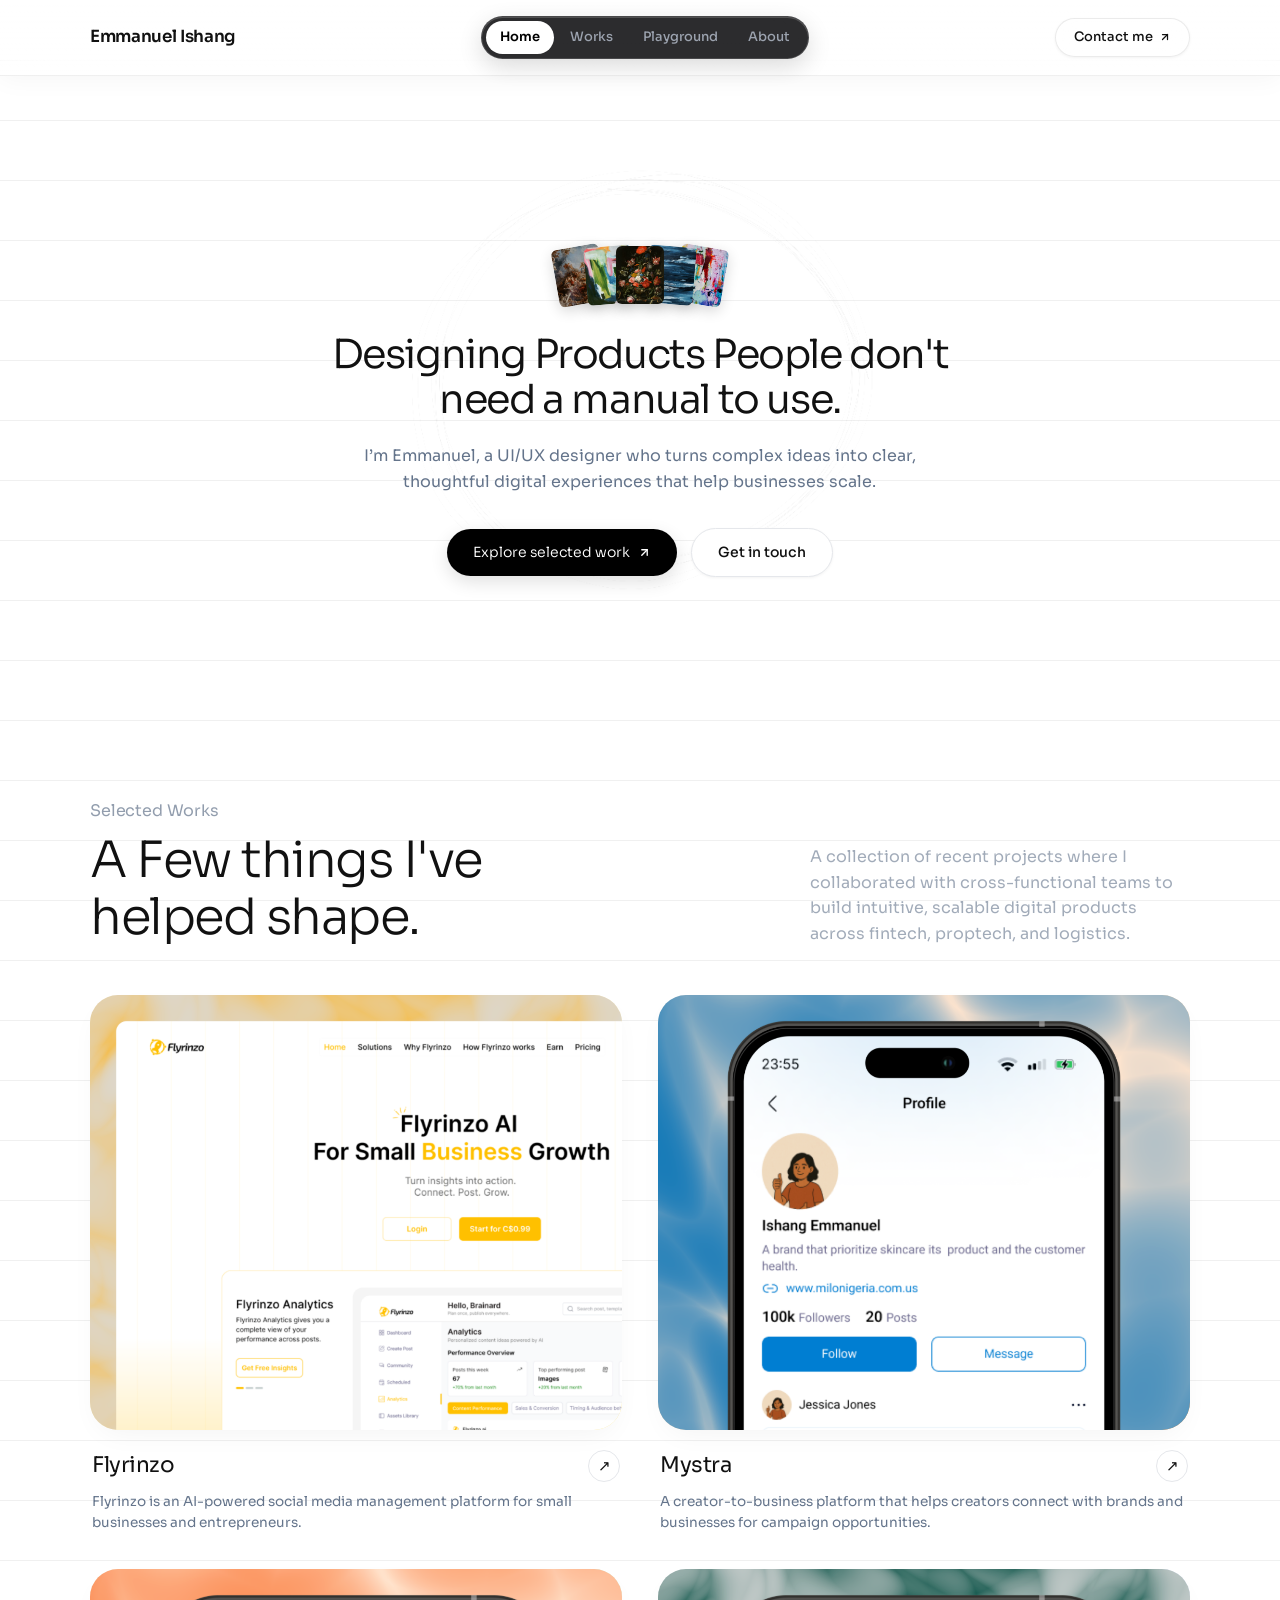
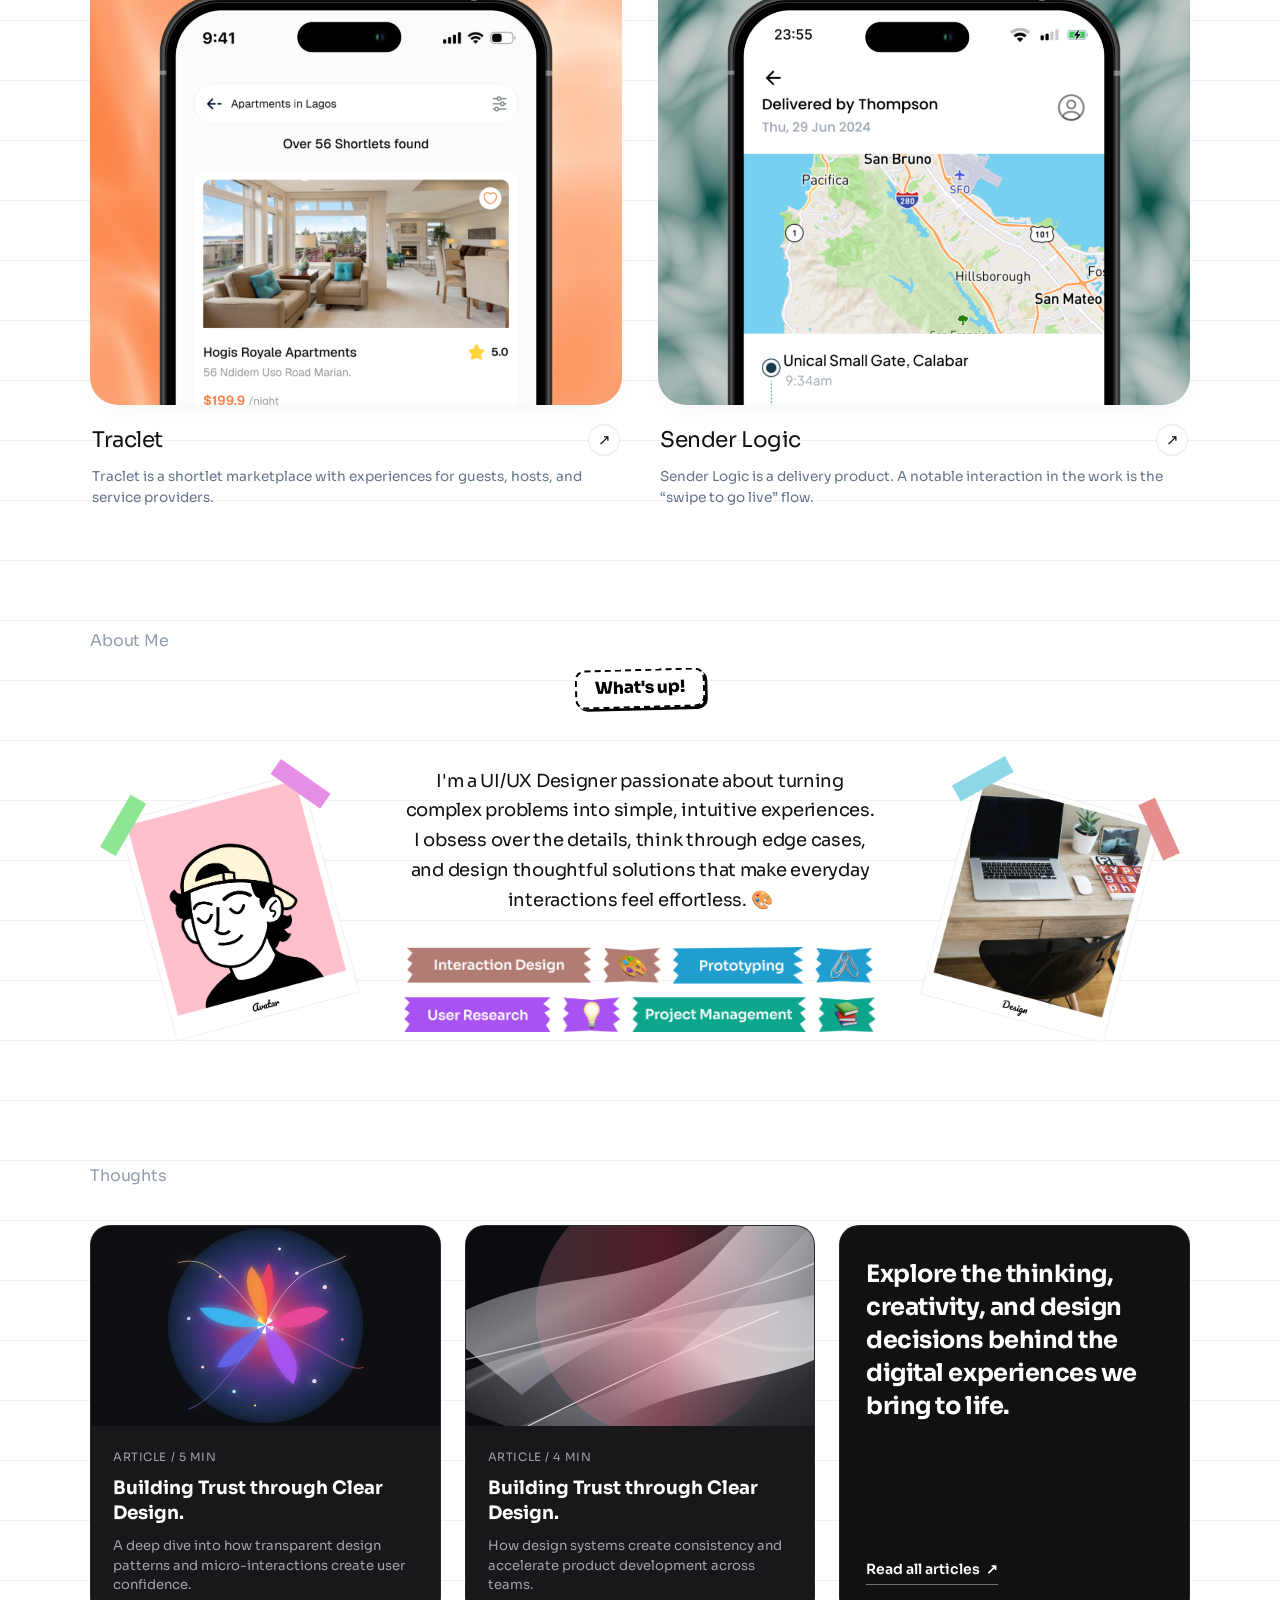
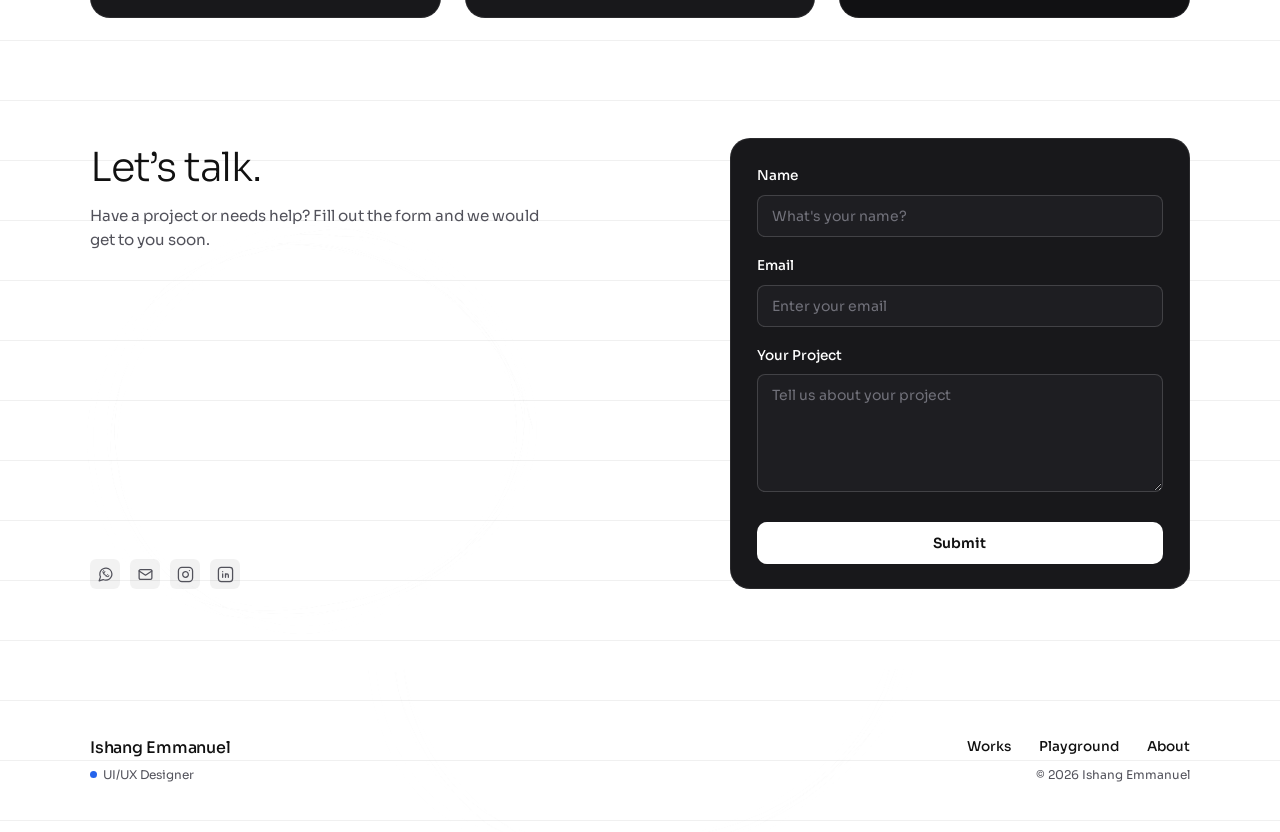
==== commit ddfb4122: "Remove box shadow from contact input form card and fields" ====
--- a/index.html
+++ b/index.html
@@ -87,8 +87,8 @@
   </script>
 
   <!-- Stylesheets -->
-  <link rel="stylesheet" href="css/styles.css?v=1.4">
-  <link rel="stylesheet" href="css/mobile.css?v=1.4">
+  <link rel="stylesheet" href="css/styles.css?v=1.5">
+  <link rel="stylesheet" href="css/mobile.css?v=1.5">
 </head>
 <body>
 
--- a/css/styles.css
+++ b/css/styles.css
@@ -1515,7 +1515,7 @@
   background: var(--color-dark-card);
   border-radius: 20px;
   padding: 26px 26px 24px;
-  box-shadow: 0 20px 50px rgba(0, 0, 0, 0.14);
+  box-shadow: none;
   border: 1px solid rgba(255, 255, 255, 0.08);
 }
 
@@ -1542,11 +1542,15 @@
   color: #ffffff;
   font-size: 0.875rem;
   transition: border-color 0.2s ease;
+  box-shadow: none;
+  -webkit-appearance: none;
+  appearance: none;
 }
 
 .field-input:focus {
   outline: none;
   border-color: #ffffff;
+  box-shadow: none;
 }
 
 .field-input::placeholder {
--- a/css/mobile.css
+++ b/css/mobile.css
@@ -268,7 +268,7 @@
     max-width: 420px;
     margin: 0 auto 28px;
     padding: 0 4px;
-    text-wrap: balance;
+    text-wrap: wrap;
   }
 
   /* Selected Works */
@@ -398,12 +398,16 @@
   .contact-dark-card {
     padding: 22px 18px 20px;
     border-radius: 16px;
+    box-shadow: none;
   }
 
   /* Ensure inputs are >= 16px on mobile to prevent iOS Safari auto-zoom */
   .field-input {
     font-size: 16px;
     padding: 12px 14px;
+    box-shadow: none;
+    -webkit-appearance: none;
+    appearance: none;
   }
 
   .social-square-pill {
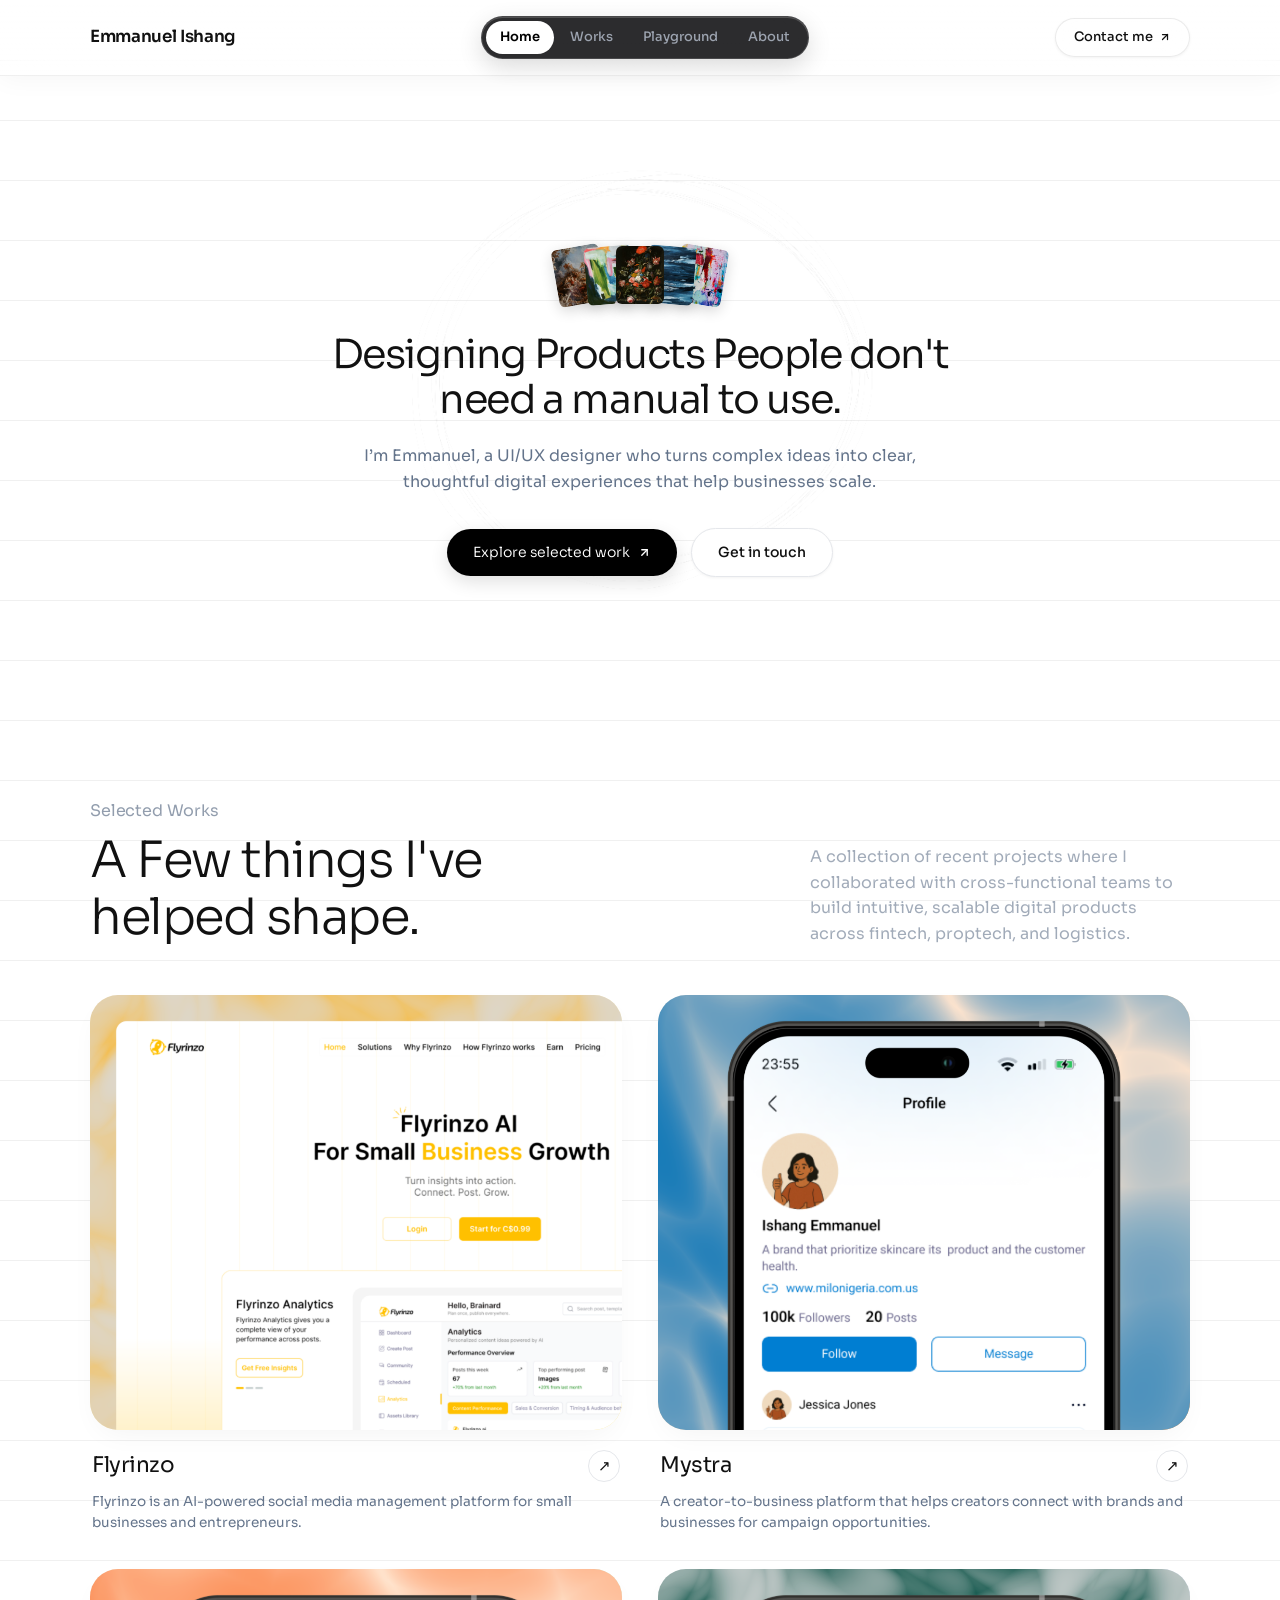
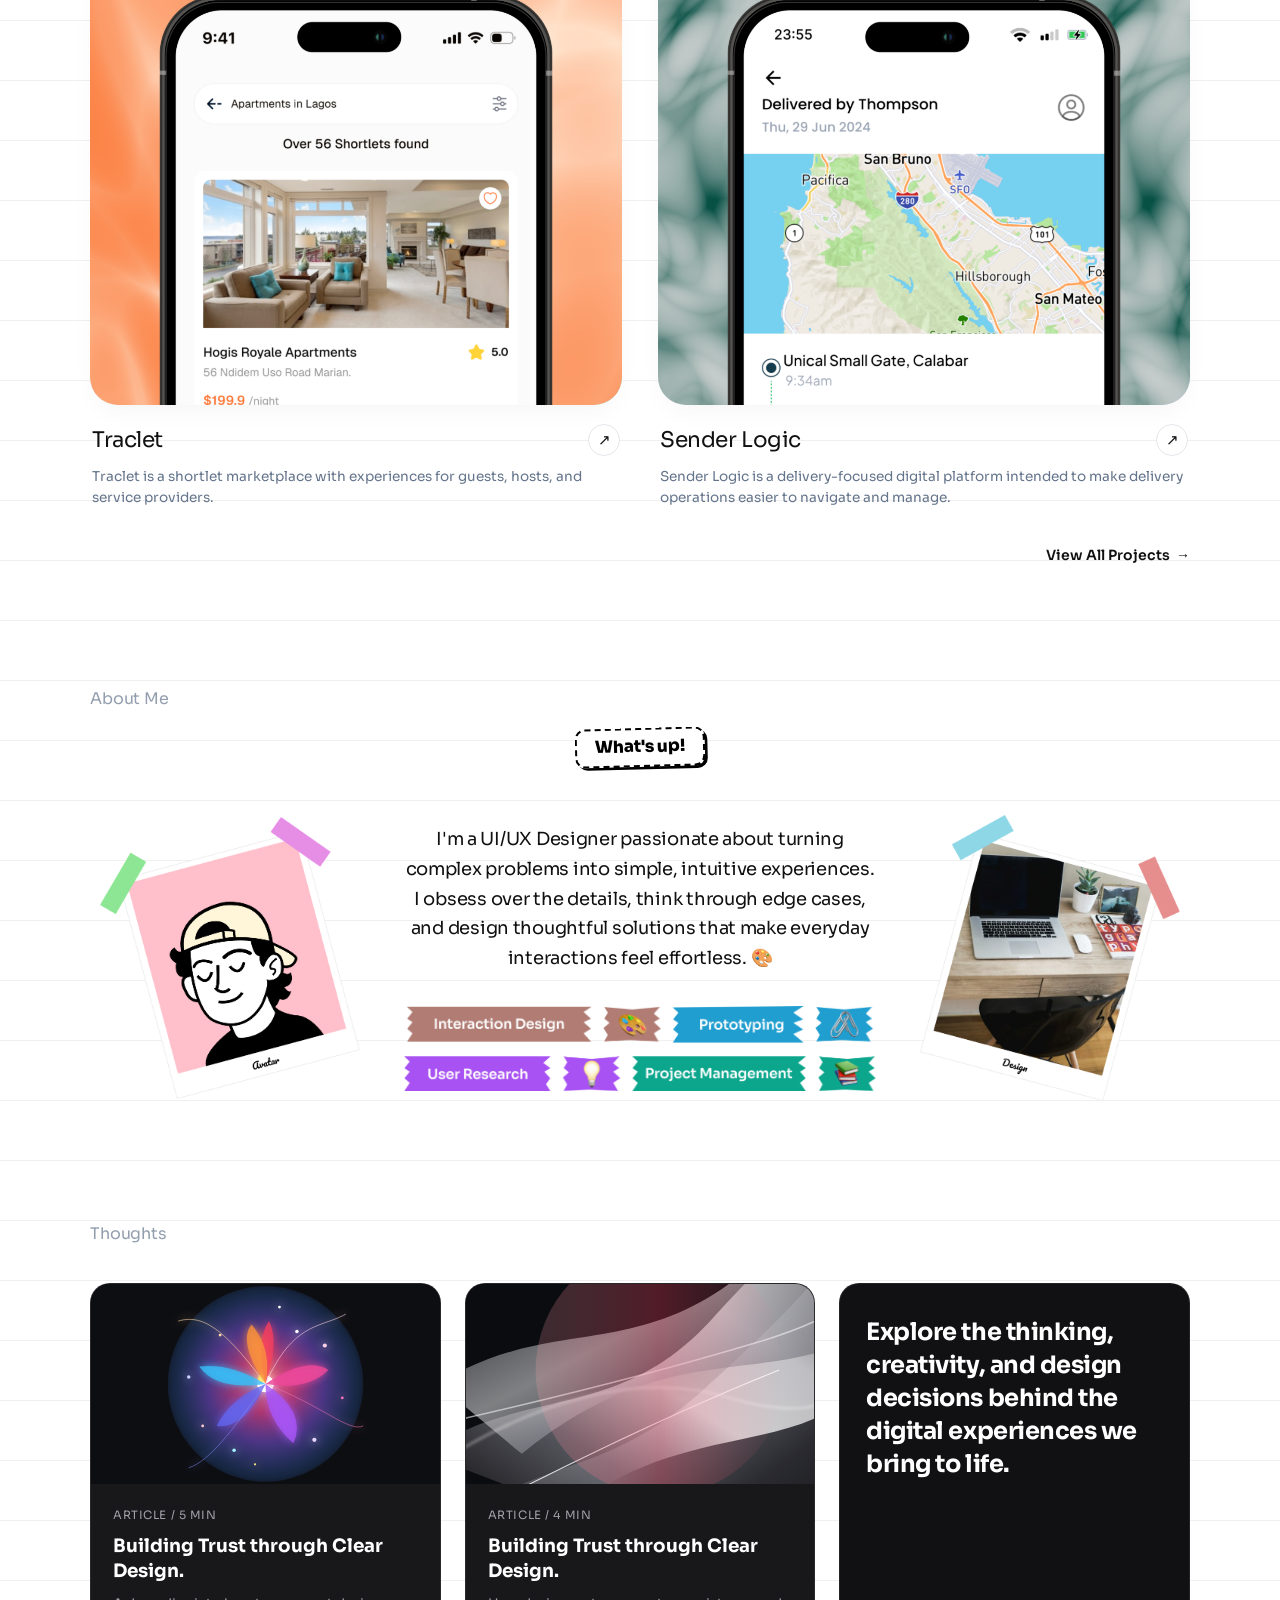
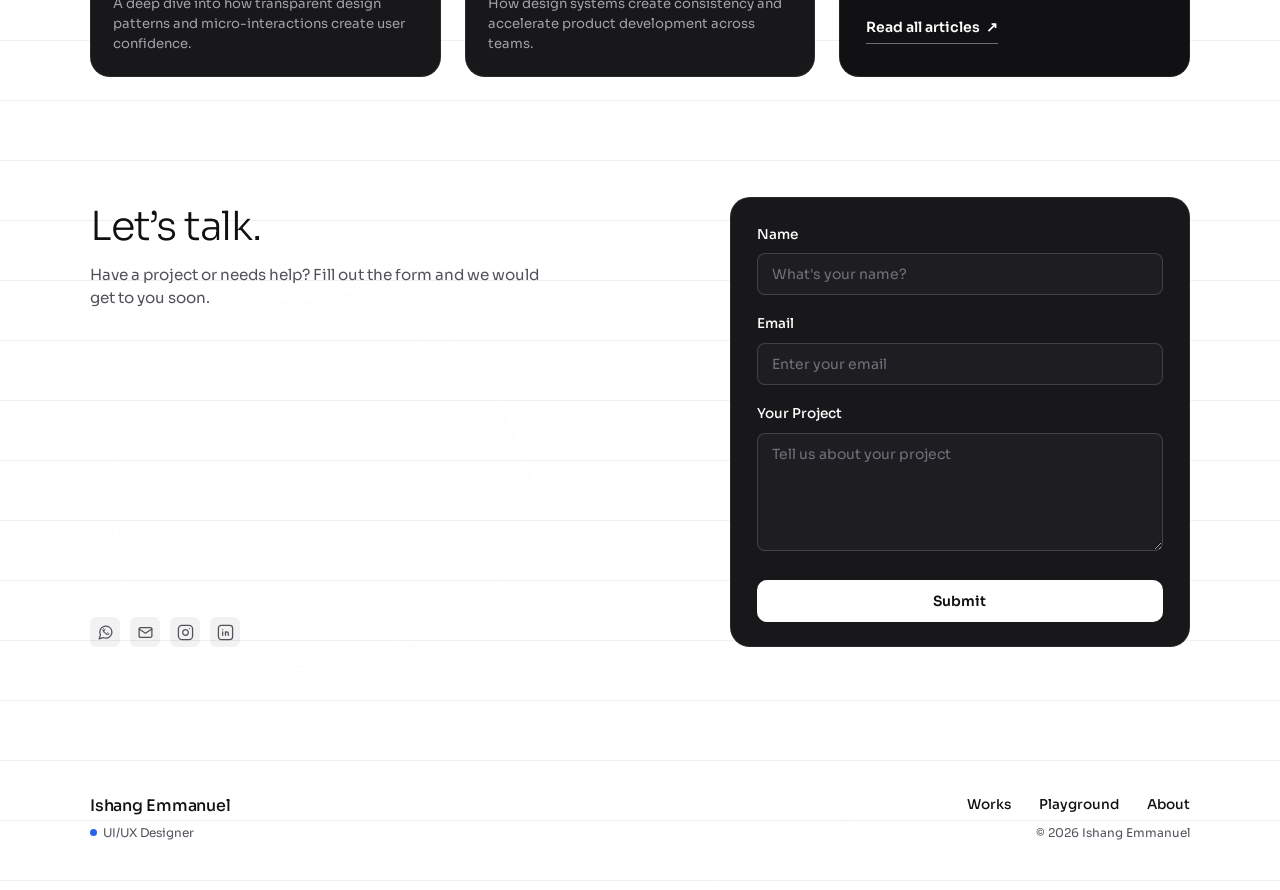
==== commit 8eebc292: "Build dedicated Works page with 2x2 project grid and orbital header" ====
--- a/index.html
+++ b/index.html
@@ -87,8 +87,8 @@
   </script>
 
   <!-- Stylesheets -->
-  <link rel="stylesheet" href="css/styles.css?v=1.5">
-  <link rel="stylesheet" href="css/mobile.css?v=1.5">
+  <link rel="stylesheet" href="css/styles.css?v=1.6">
+  <link rel="stylesheet" href="css/mobile.css?v=1.6">
 </head>
 <body>
 
@@ -302,21 +302,20 @@
                 <a href="senderlogic.html" class="btn-arrow-circle-clean" aria-label="View Sender Logic project details">↗</a>
               </div>
               <p class="work-desc">
-               Sender Logic is a delivery product. A notable interaction in the work is the “swipe to go live” flow.
-              </p>
-            </div>
-          </article>
-
-        </div>
-        <!-- 
-          <div class="works-bottom-link">
-          <a href="#works" class="link-all-projects">
+                Sender Logic is a delivery-focused digital platform intended to make delivery operations easier to navigate and manage.
+              </p>
+            </div>
+          </article>
+
+        </div>
+
+        <!-- Bottom View All Projects Link -->
+        <div class="works-bottom-link">
+          <a href="works.html" class="link-all-projects">
             <span>View All Projects</span>
             <span aria-hidden="true">→</span>
           </a>
         </div>
-        -->
-        <!-- Bottom View All Projects Link -->
       
 
       </div>
@@ -539,7 +538,7 @@
 
       <div class="footer-right">
         <ul class="footer-nav-links">
-          <li><a href="#works">Works</a></li>
+          <li><a href="works.html">Works</a></li>
           <li><a href="playground.html">Playground</a></li>
           <li><a href="#about">About</a></li>
         </ul>
--- a/css/styles.css
+++ b/css/styles.css
@@ -1709,7 +1709,58 @@
 
 
 /* ==========================================================================
-   13. PLAYGROUND PAGE STYLES
+   13. WORKS PAGE STYLES
+   ========================================================================== */
+.works-page-section {
+  position: relative;
+  padding-top: 130px;
+  padding-bottom: 96px;
+  overflow: hidden;
+}
+
+.works-page-orbit-bg {
+  position: absolute;
+  top: -60px;
+  right: -80px;
+  width: 960px;
+  max-width: 90vw;
+  pointer-events: none;
+  opacity: 0.35;
+  z-index: 0;
+}
+
+.works-page-orbit-bg img {
+  width: 100%;
+  height: auto;
+}
+
+.works-page-header {
+  position: relative;
+  z-index: 1;
+  max-width: 640px;
+  margin-bottom: 56px;
+}
+
+.works-page-title {
+  font-family: var(--font-heading);
+  font-size: clamp(2.4rem, 4.8vw, 3.5rem);
+  font-weight: 400;
+  letter-spacing: -0.035em;
+  line-height: 1.1;
+  color: var(--color-text);
+  margin-bottom: 16px;
+}
+
+.works-page-subtitle {
+  font-size: 0.95rem;
+  color: #52525b;
+  line-height: 1.6;
+  max-width: 520px;
+}
+
+
+/* ==========================================================================
+   14. PLAYGROUND PAGE STYLES
    ========================================================================== */
 .playground-section {
   padding-top: 130px;
--- a/css/mobile.css
+++ b/css/mobile.css
@@ -268,7 +268,7 @@
     max-width: 420px;
     margin: 0 auto 28px;
     padding: 0 4px;
-    text-wrap: wrap;
+    text-wrap: balance;
   }
 
   /* Selected Works */
@@ -614,6 +614,27 @@
 }
 
 @media (max-width: 768px) {
+  /* Works Page Responsive */
+  .works-page-section {
+    padding-top: 96px;
+    padding-bottom: 56px;
+  }
+
+  .works-page-header {
+    margin-bottom: 32px;
+  }
+
+  .works-page-title {
+    font-size: clamp(1.85rem, 7vw, 2.75rem);
+    line-height: 1.14;
+    margin-bottom: 12px;
+  }
+
+  .works-page-subtitle {
+    font-size: clamp(0.9rem, 3.8vw, 0.95rem);
+    line-height: 1.55;
+  }
+
   .playground-section {
     padding-top: 96px;
     padding-bottom: 48px;
@@ -679,6 +700,15 @@
 }
 
 @media (max-width: 480px) {
+  .works-page-section {
+    padding-top: 88px;
+    padding-bottom: 44px;
+  }
+
+  .works-page-title {
+    font-size: clamp(1.75rem, 7.5vw, 2.35rem);
+  }
+
   .playground-section {
     padding-top: 88px;
     padding-bottom: 40px;
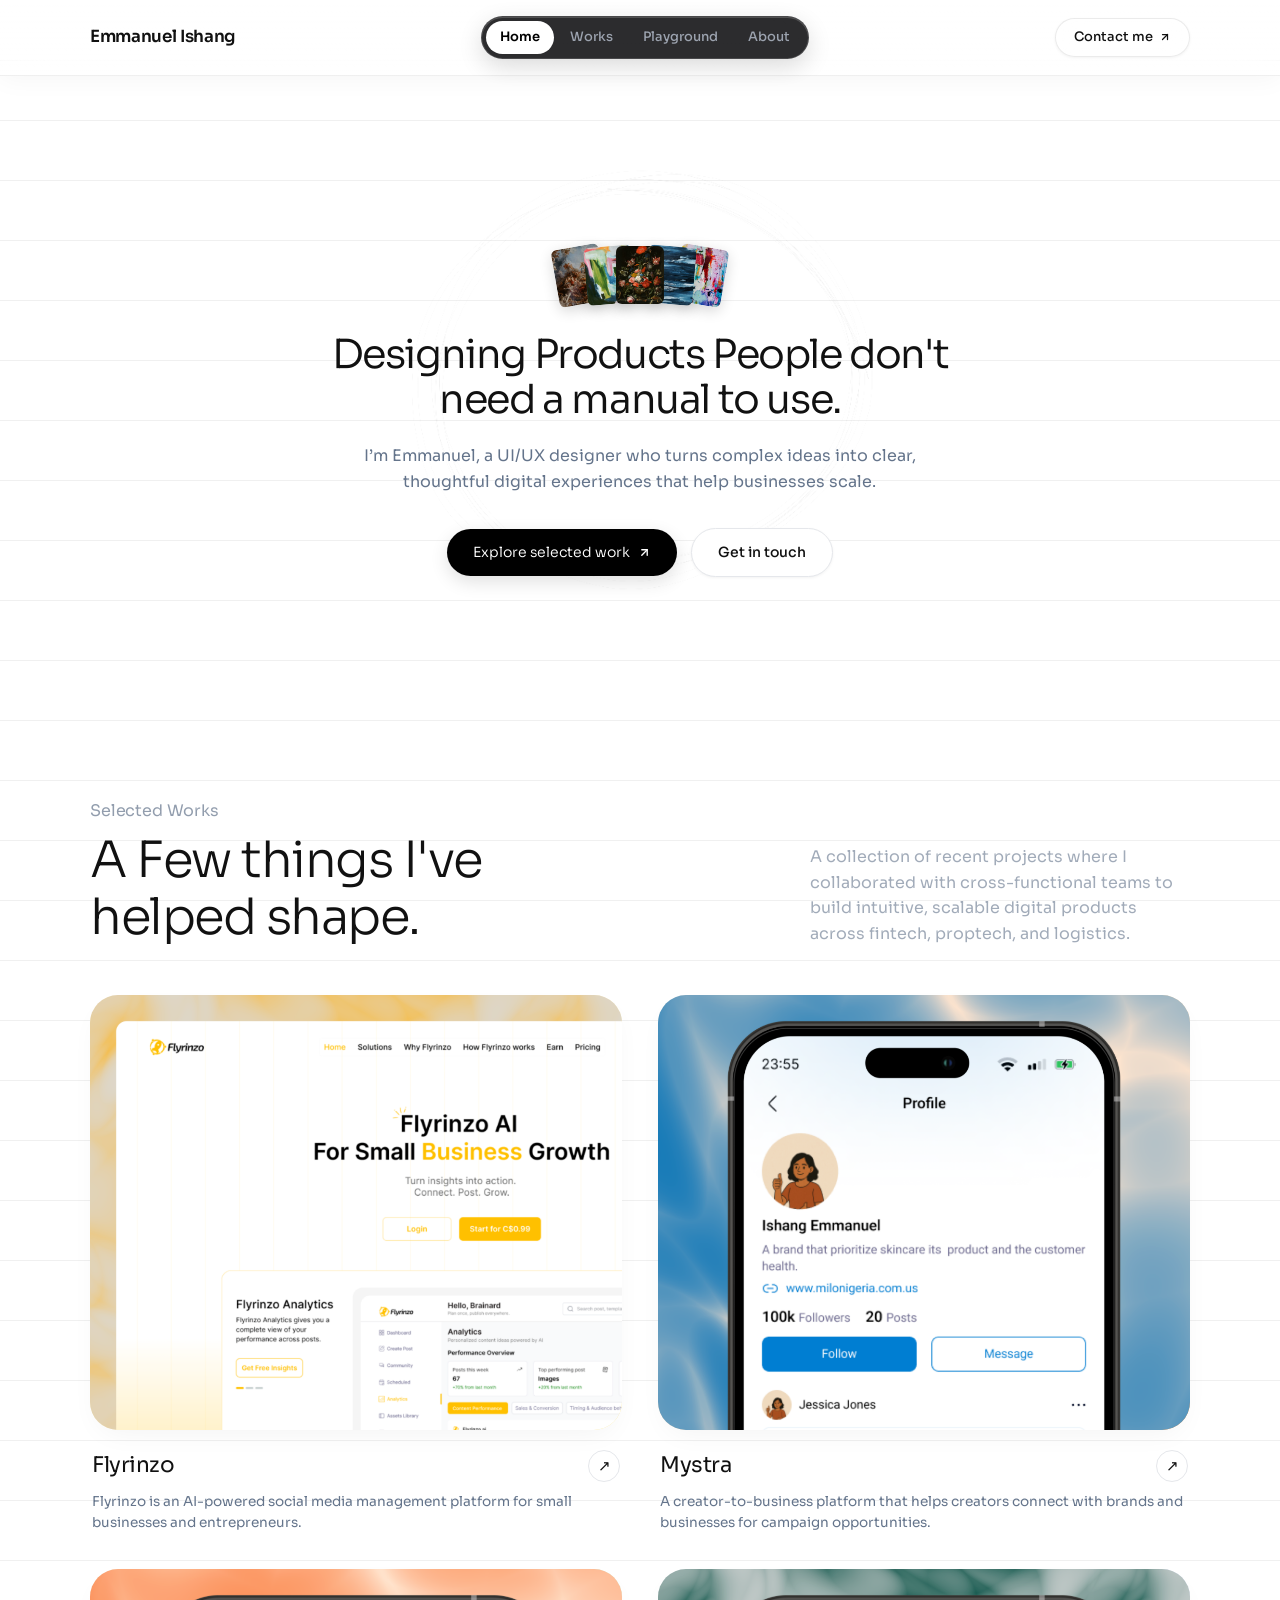
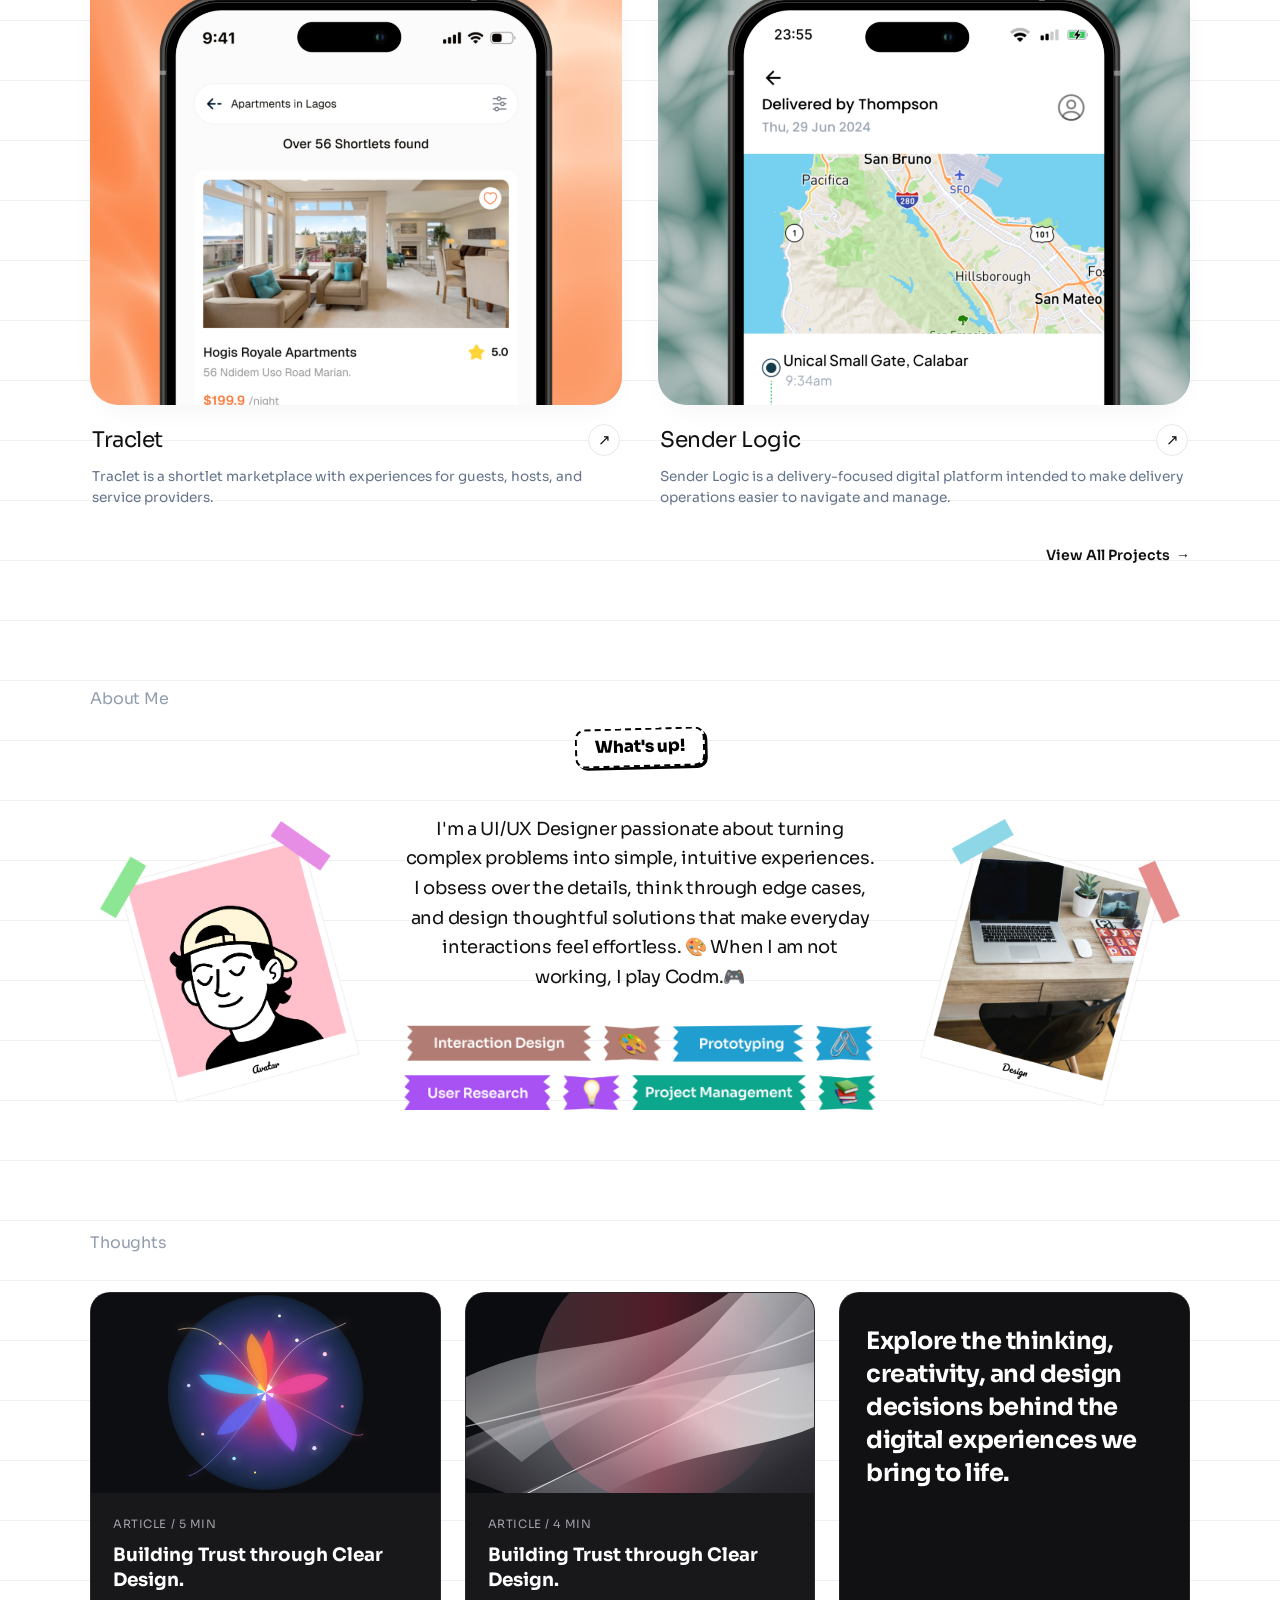
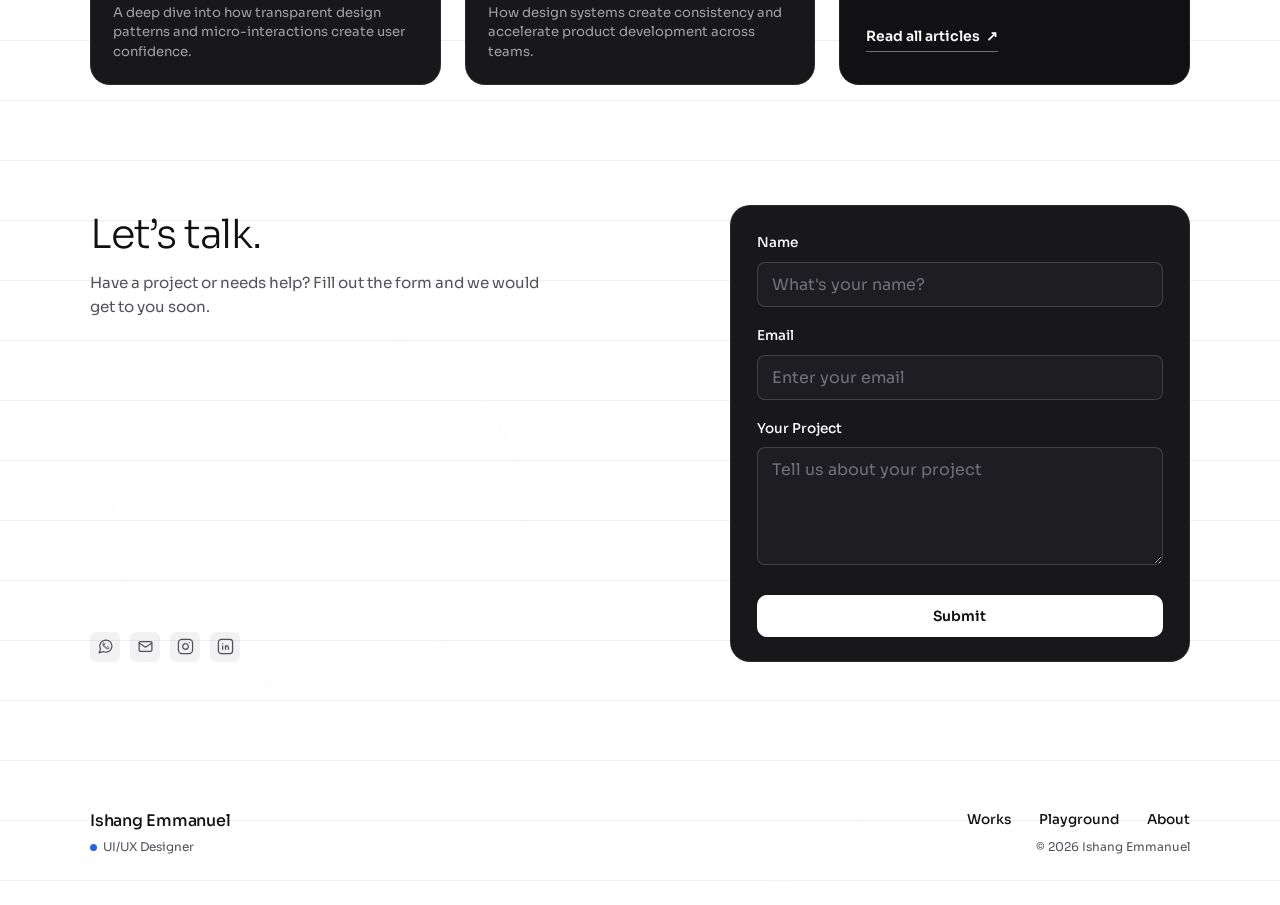
==== commit 75a893ff: "Fix cross-browser rendering, safe area insets, font preloading, and tap highlights" ====
--- a/index.html
+++ b/index.html
@@ -86,9 +86,12 @@
   }
   </script>
 
+  <!-- Preload Critical Variable Font for fast rendering & no layout shift -->
+  <link rel="preload" href="assets/fonts/sora/Sora-VariableFont_wght.ttf" as="font" type="font/ttf" crossorigin>
+
   <!-- Stylesheets -->
-  <link rel="stylesheet" href="css/styles.css?v=1.6">
-  <link rel="stylesheet" href="css/mobile.css?v=1.6">
+  <link rel="stylesheet" href="css/styles.css?v=1.8">
+  <link rel="stylesheet" href="css/mobile.css?v=1.8">
 </head>
 <body>
 
@@ -110,7 +113,7 @@
       <nav class="nav-pill-capsule" role="navigation" aria-label="Main Navigation">
         <ul>
           <li><a href="#home" class="active">Home</a></li>
-          <li><a href="#works">Works</a></li>
+          <li><a href="works.html">Works</a></li>
           <li><a href="playground.html">Playground</a></li>
           <li><a href="#about">About</a></li>
         </ul>
@@ -140,7 +143,7 @@
     <div id="mobileNavDrawer" class="mobile-nav-drawer" aria-hidden="true">
       <ul>
         <li><a href="#home" class="active">Home</a></li>
-        <li><a href="#works">Works</a></li>
+        <li><a href="works.html">Works</a></li>
         <li><a href="playground.html">Playground</a></li>
         <li><a href="#about">About</a></li>
         <li><a href="#contact">Contact me</a></li>
@@ -345,7 +348,7 @@
           <!-- Center Bio & 4 Stamp Badges -->
           <div class="about-center-text">
             <p class="about-bio-para">
-              I'm a UI/UX Designer passionate about turning complex problems into simple, intuitive experiences. I obsess over the details, think through edge cases, and design thoughtful solutions that make everyday interactions feel effortless. 🎨
+              I'm a UI/UX Designer passionate about turning complex problems into simple, intuitive experiences. I obsess over the details, think through edge cases, and design thoughtful solutions that make everyday interactions feel effortless. 🎨 When I am not working, I play Codm.🎮
             </p>
 
             <!-- Skill Stamps Graphic -->
--- a/css/styles.css
+++ b/css/styles.css
@@ -96,6 +96,7 @@
   box-sizing: border-box;
   margin: 0;
   padding: 0;
+  -webkit-tap-highlight-color: transparent;
 }
 
 html {
@@ -104,6 +105,7 @@
   -webkit-font-smoothing: antialiased;
   -moz-osx-font-smoothing: grayscale;
   -webkit-text-size-adjust: 100%;
+  text-size-adjust: 100%;
   overflow-x: hidden;
   width: 100%;
 }
@@ -122,10 +124,14 @@
   overflow-x: hidden;
   width: 100%;
   position: relative;
+  -webkit-font-smoothing: antialiased;
+  -moz-osx-font-smoothing: grayscale;
+  text-rendering: optimizeLegibility;
 }
 
 body.menu-open {
   overflow: hidden;
+  overscroll-behavior: contain;
 }
 
 img,
@@ -139,6 +145,7 @@
   color: inherit;
   text-decoration: none;
   transition: var(--ease);
+  -webkit-tap-highlight-color: transparent;
 }
 
 ul {
@@ -147,9 +154,18 @@
 
 button,
 input,
-textarea {
+textarea,
+select {
   font-family: inherit;
   font-size: inherit;
+  color: inherit;
+}
+
+button {
+  border: none;
+  background: none;
+  cursor: pointer;
+  -webkit-tap-highlight-color: transparent;
 }
 
 
@@ -161,6 +177,8 @@
   max-width: none;
   margin: 0 auto;
   padding: 0 90px;
+  padding-left: max(90px, env(safe-area-inset-left));
+  padding-right: max(90px, env(safe-area-inset-right));
 }
 
 .section-tag {
@@ -185,7 +203,7 @@
 
 
 /* ==========================================================================
-   04. SKIP TO CONTENT (Accessibility)
+   04. SKIP TO CONTENT & ACCESSIBILITY
    ========================================================================== */
 .skip-to-content {
   position: absolute;
@@ -204,6 +222,17 @@
 
 .skip-to-content:focus {
   top: 20px;
+}
+
+@media (prefers-reduced-motion: reduce) {
+  *,
+  *::before,
+  *::after {
+    animation-duration: 0.01ms !important;
+    animation-iteration-count: 1 !important;
+    transition-duration: 0.01ms !important;
+    scroll-behavior: auto !important;
+  }
 }
 
 
@@ -217,6 +246,9 @@
   right: 0;
   z-index: 1000;
   padding: 16px 90px;
+  padding-top: max(16px, env(safe-area-inset-top));
+  padding-left: max(90px, env(safe-area-inset-left));
+  padding-right: max(90px, env(safe-area-inset-right));
   background: linear-gradient(
     180deg,
     rgba(255, 255, 255, 0.76) 0%,
@@ -363,6 +395,7 @@
   opacity: 0;
   transition: opacity 0.25s ease;
   pointer-events: none;
+  touch-action: none;
 }
 
 .mobile-nav-backdrop.open {
@@ -375,9 +408,12 @@
 .mobile-nav-drawer {
   display: none;
   position: fixed;
-  top: 68px;
-  left: 16px;
-  right: 16px;
+  top: calc(64px + env(safe-area-inset-top, 0px));
+  left: max(16px, env(safe-area-inset-left));
+  right: max(16px, env(safe-area-inset-right));
+  max-height: calc(100dvh - 80px - env(safe-area-inset-top, 0px));
+  overflow-y: auto;
+  -webkit-overflow-scrolling: touch;
   background: rgba(15, 15, 18, 0.96);
   -webkit-backdrop-filter: blur(20px) saturate(180%);
   backdrop-filter: blur(20px) saturate(180%);
@@ -1540,7 +1576,7 @@
   border-radius: 8px;
   padding: 11px 14px;
   color: #ffffff;
-  font-size: 0.875rem;
+  font-size: 16px; /* 16px prevents iOS Safari from automatically zooming on focus */
   transition: border-color 0.2s ease;
   box-shadow: none;
   -webkit-appearance: none;
@@ -1612,6 +1648,10 @@
 .site-footer {
   position: relative;
   padding: 64px 0 48px;
+  padding-top: 64px;
+  padding-right: max(0px, env(safe-area-inset-right));
+  padding-bottom: max(48px, calc(32px + env(safe-area-inset-bottom)));
+  padding-left: max(0px, env(safe-area-inset-left));
   overflow: hidden;
 }
 
@@ -1743,12 +1783,12 @@
 
 .works-page-title {
   font-family: var(--font-heading);
-  font-size: clamp(2.4rem, 4.8vw, 3.5rem);
+  font-size: clamp(2.4rem, 4.5vw, 3.25rem);
   font-weight: 400;
-  letter-spacing: -0.035em;
-  line-height: 1.1;
+  letter-spacing: -0.03em;
+  line-height: 1.12;
   color: var(--color-text);
-  margin-bottom: 16px;
+  margin-bottom: 12px;
 }
 
 .works-page-subtitle {
--- a/css/mobile.css
+++ b/css/mobile.css
@@ -11,27 +11,45 @@
 @media (max-width: 1200px) {
   .container {
     padding: 0 48px;
+    padding-left: max(48px, env(safe-area-inset-left));
+    padding-right: max(48px, env(safe-area-inset-right));
   }
   .site-header {
     padding: 16px 48px;
+    padding-top: max(16px, env(safe-area-inset-top));
+    padding-left: max(48px, env(safe-area-inset-left));
+    padding-right: max(48px, env(safe-area-inset-right));
+    padding-bottom: 16px;
   }
 }
 
 @media (max-width: 768px) {
   .container {
     padding: 0 20px;
+    padding-left: max(20px, env(safe-area-inset-left));
+    padding-right: max(20px, env(safe-area-inset-right));
   }
   .site-header {
     padding: 14px 20px;
+    padding-top: max(14px, env(safe-area-inset-top));
+    padding-left: max(20px, env(safe-area-inset-left));
+    padding-right: max(20px, env(safe-area-inset-right));
+    padding-bottom: 14px;
   }
 }
 
 @media (max-width: 480px) {
   .container {
     padding: 0 16px;
+    padding-left: max(16px, env(safe-area-inset-left));
+    padding-right: max(16px, env(safe-area-inset-right));
   }
   .site-header {
     padding: 12px 16px;
+    padding-top: max(12px, env(safe-area-inset-top));
+    padding-left: max(16px, env(safe-area-inset-left));
+    padding-right: max(16px, env(safe-area-inset-right));
+    padding-bottom: 12px;
   }
 }
 
@@ -85,6 +103,7 @@
   opacity: 0;
   transition: opacity 0.25s ease;
   pointer-events: none;
+  touch-action: none;
 }
 
 .mobile-nav-backdrop.open {
@@ -97,9 +116,12 @@
 .mobile-nav-drawer {
   display: none;
   position: fixed;
-  top: 68px;
-  left: 16px;
-  right: 16px;
+  top: calc(64px + env(safe-area-inset-top, 0px));
+  left: max(16px, env(safe-area-inset-left));
+  right: max(16px, env(safe-area-inset-right));
+  max-height: calc(100dvh - 80px - env(safe-area-inset-top, 0px));
+  overflow-y: auto;
+  -webkit-overflow-scrolling: touch;
   background: rgba(15, 15, 18, 0.96);
   -webkit-backdrop-filter: blur(20px) saturate(180%);
   backdrop-filter: blur(20px) saturate(180%);
@@ -418,7 +440,10 @@
 
   /* Footer: Vertically Stacked Mobile Layout — strictly aligned left */
   .site-footer {
-    padding: 44px 0 32px;
+    padding-top: 44px;
+    padding-right: max(0px, env(safe-area-inset-right));
+    padding-bottom: max(32px, calc(24px + env(safe-area-inset-bottom)));
+    padding-left: max(0px, env(safe-area-inset-left));
   }
 
   .footer-inner {
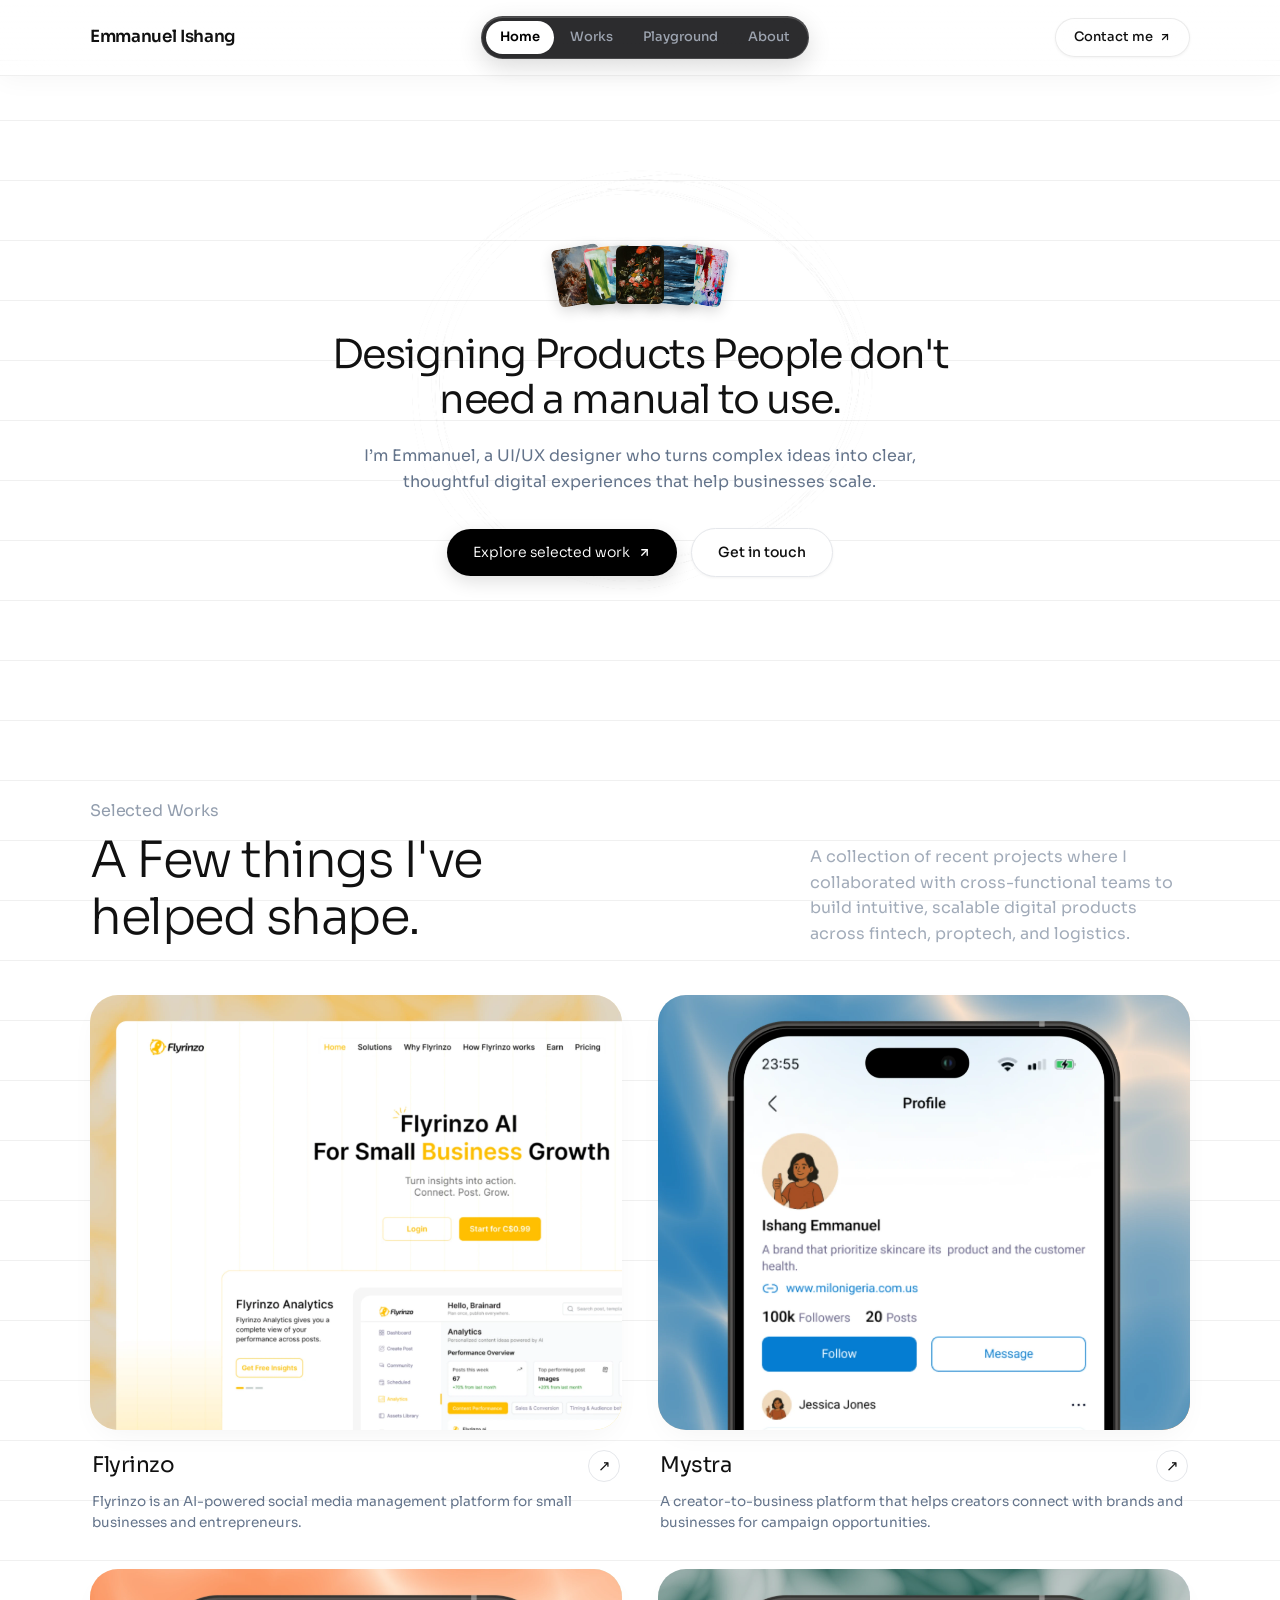
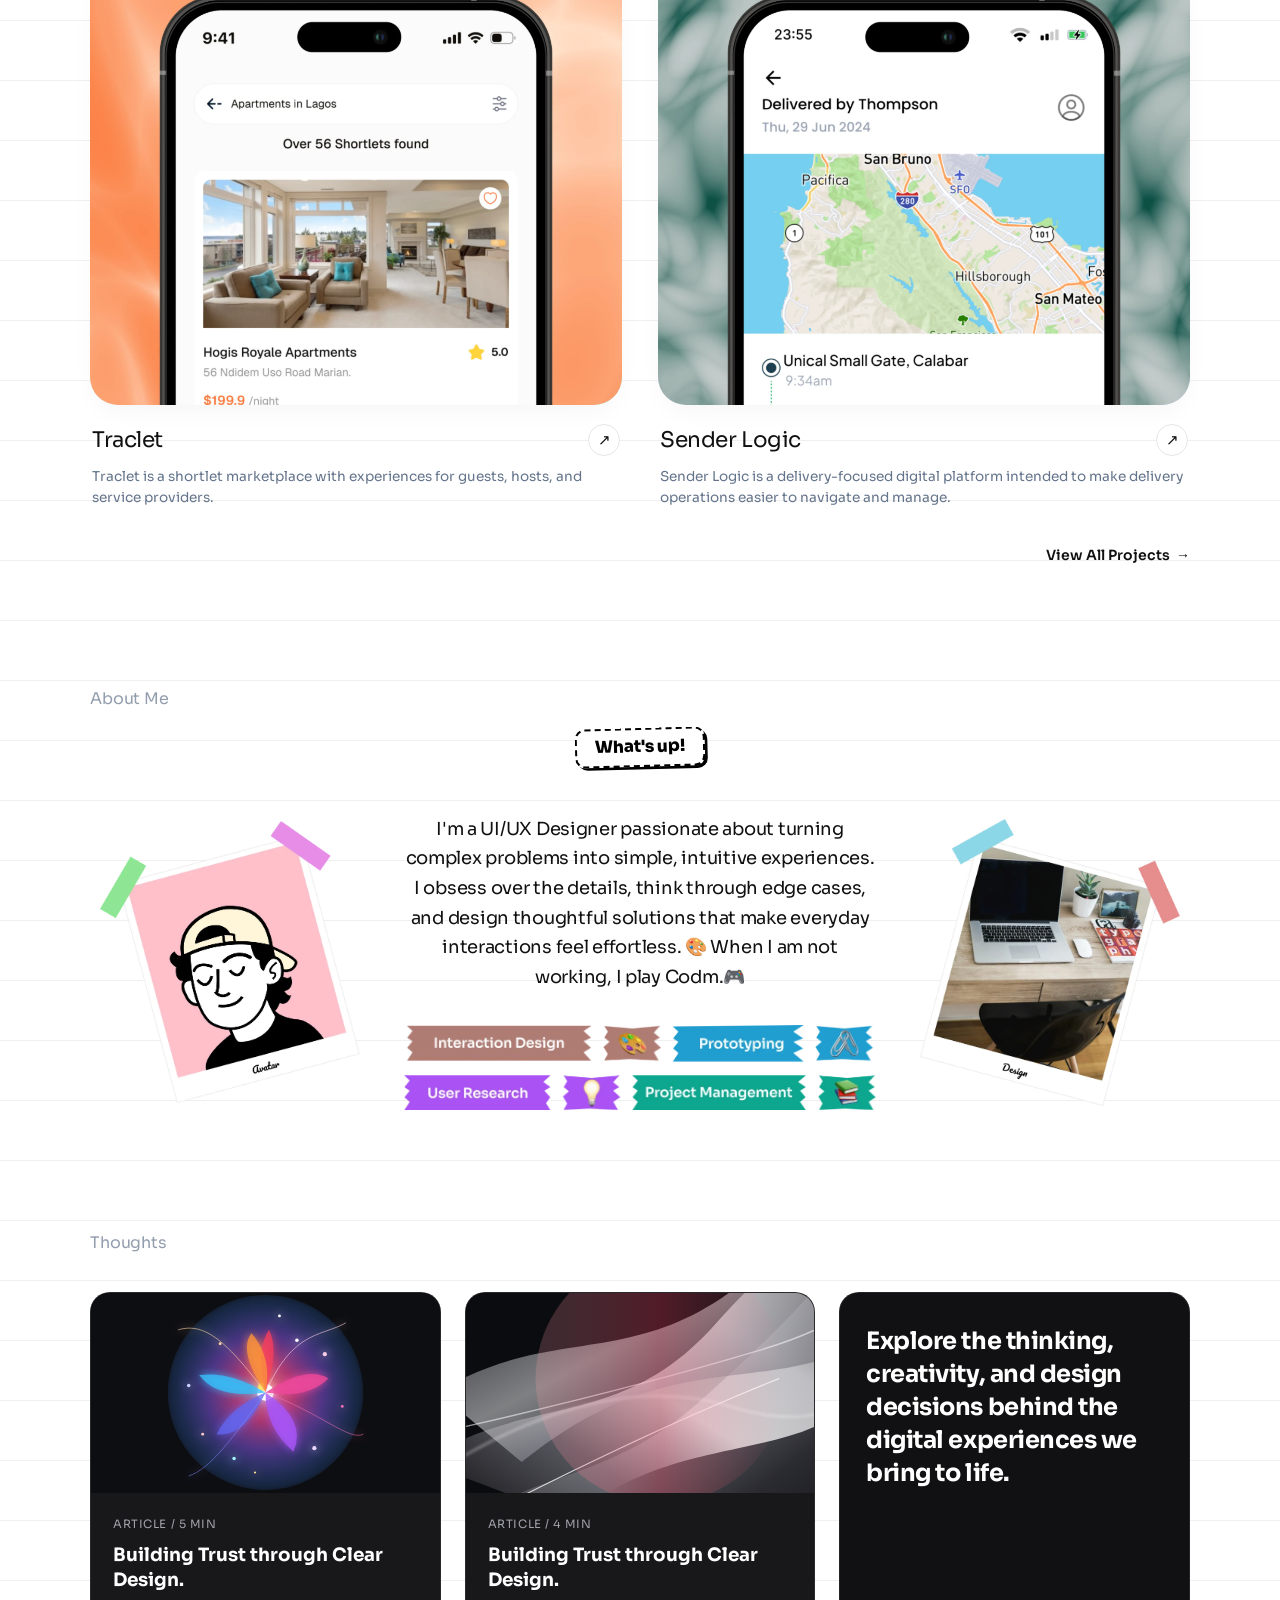
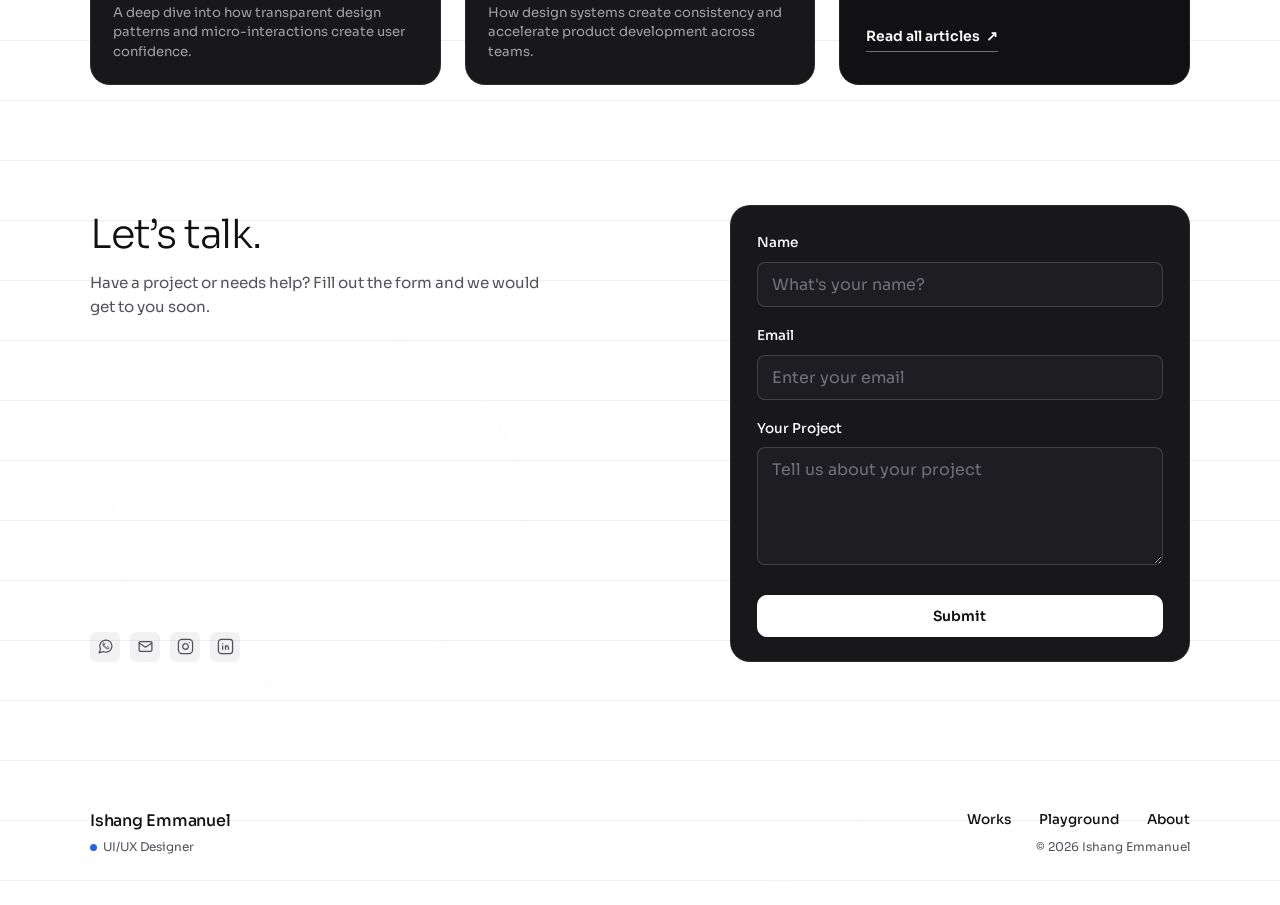
==== commit 807bfd85: "Optimize site image load times: convert 54 assets to WebP (90% size reduction), add async decoding a" ====
--- a/index.html
+++ b/index.html
@@ -90,8 +90,8 @@
   <link rel="preload" href="assets/fonts/sora/Sora-VariableFont_wght.ttf" as="font" type="font/ttf" crossorigin>
 
   <!-- Stylesheets -->
-  <link rel="stylesheet" href="css/styles.css?v=1.8">
-  <link rel="stylesheet" href="css/mobile.css?v=1.8">
+  <link rel="stylesheet" href="css/styles.css?v=2.0">
+  <link rel="stylesheet" href="css/mobile.css?v=2.0">
 </head>
 <body>
 
@@ -162,7 +162,7 @@
     <section id="home" class="hero-section" aria-labelledby="hero-heading">
       <!-- Concentric Orbital Wireframe Background -->
       <div class="hero-background-circles" aria-hidden="true">
-        <img src="assets/images/orbit-bg-pattern.png" alt="" width="1024" height="1024">
+        <img src="assets/images/orbit-bg-pattern.webp" alt="" width="1024" height="1024">
       </div>
 
       <div class="hero-content">
@@ -170,19 +170,19 @@
         <div class="hero-art-fan" aria-hidden="true">
           <div class="art-fan-cluster">
             <div class="art-card art-card-1">
-              <img src="assets/images/hero-art-1.png" alt="" draggable="false">
+              <img src="assets/images/hero-art-1.webp" alt="Emmanuel portfolio project artwork preview 1" width="634" height="800" fetchpriority="high" decoding="async" draggable="false">
             </div>
             <div class="art-card art-card-2">
-              <img src="assets/images/hero-art-2.png" alt="" draggable="false">
+              <img src="assets/images/hero-art-2.webp" alt="Emmanuel portfolio project artwork preview 2" width="634" height="800" fetchpriority="high" decoding="async" draggable="false">
             </div>
             <div class="art-card art-card-3">
-              <img src="assets/images/hero-art-3.png" alt="" draggable="false">
+              <img src="assets/images/hero-art-3.webp" alt="Emmanuel portfolio project artwork preview 3" width="634" height="800" fetchpriority="high" decoding="async" draggable="false">
             </div>
             <div class="art-card art-card-4">
-              <img src="assets/images/hero-art-4.png" alt="" draggable="false">
+              <img src="assets/images/hero-art-4.webp" alt="Emmanuel portfolio project artwork preview 4" width="634" height="800" fetchpriority="high" decoding="async" draggable="false">
             </div>
             <div class="art-card art-card-5">
-              <img src="assets/images/hero-art-5.jpg" alt="" draggable="false">
+              <img src="assets/images/hero-art-5.webp" alt="Emmanuel portfolio project artwork preview 5" width="634" height="800" fetchpriority="high" decoding="async" draggable="false">
             </div>
           </div>
         </div>
@@ -238,7 +238,7 @@
           <article class="work-card" aria-label="Flyrinzo Project">
             <a href="flyrinzo.html" class="work-card-link-wrap" aria-label="View Flyrinzo case study">
               <div class="work-visual-box bg-pastel-yellow">
-                <img src="assets/images/work-1.png" alt="Flyrinzo AI platform interface preview" class="work-visual-img" loading="lazy">
+                <img src="assets/images/work-1.webp" alt="Flyrinzo AI platform interface preview" class="work-visual-img" width="2048" height="1678" loading="lazy" decoding="async">
               </div>
             </a>
 
@@ -257,7 +257,7 @@
           <article class="work-card" aria-label="Mystra Project">
             <a href="mystra.html" class="work-card-link-wrap" aria-label="View Mystra case study">
               <div class="work-visual-box bg-pastel-coral">
-                <img src="assets/images/work-2.png" alt="Mystra creator platform interface preview" class="work-visual-img" loading="lazy">
+                <img src="assets/images/work-2.webp" alt="Mystra creator platform interface preview" class="work-visual-img" width="2048" height="1678" loading="lazy" decoding="async">
               </div>
             </a>
 
@@ -276,7 +276,7 @@
           <article class="work-card" aria-label="Traclet Project">
             <a href="traclet.html" class="work-card-link-wrap" aria-label="View Traclet case study">
               <div class="work-visual-box bg-pastel-mint">
-                <img src="assets/images/work-3.png" alt="Traclet mobile interface preview" class="work-visual-img" loading="lazy">
+                <img src="assets/images/work-3.webp" alt="Traclet mobile interface preview" class="work-visual-img" width="2048" height="1678" loading="lazy" decoding="async">
               </div>
             </a>
 
@@ -295,7 +295,7 @@
           <article class="work-card" aria-label="Sender Logic Project">
             <a href="senderlogic.html" class="work-card-link-wrap" aria-label="View Sender Logic case study">
               <div class="work-visual-box bg-pastel-lavender">
-                <img src="assets/images/work-4.png" alt="Sender Logic mobile interface preview" class="work-visual-img" loading="lazy">
+                <img src="assets/images/work-4.webp" alt="Sender Logic mobile interface preview" class="work-visual-img" width="2048" height="1678" loading="lazy" decoding="async">
               </div>
             </a>
 
@@ -342,7 +342,7 @@
 
           <!-- Left Pink Polaroid Card with Illustrated Avatar -->
           <div class="about-polaroid-card">
-            <img src="assets/images/about-avatar.png" alt="Emmanuel cartoon portrait Polaroid with backwards cap" width="687" height="745" loading="lazy">
+            <img src="assets/images/about-avatar.webp" alt="Emmanuel cartoon portrait Polaroid with backwards cap" width="687" height="745" loading="lazy" decoding="async">
           </div>
 
           <!-- Center Bio & 4 Stamp Badges -->
@@ -353,13 +353,13 @@
 
             <!-- Skill Stamps Graphic -->
             <div class="about-stamps-wrap">
-              <img src="assets/images/about-skills-stamps.png" alt="Interaction Design, Prototyping, User Research, and Project Management skill stamps" width="1024" height="185" loading="lazy">
+              <img src="assets/images/about-skills-stamps.webp" alt="Interaction Design, Prototyping, User Research, and Project Management skill stamps" width="1024" height="185" loading="lazy" decoding="async">
             </div>
           </div>
 
           <!-- Right White Polaroid Card with Desk Workspace -->
           <div class="about-polaroid-card">
-            <img src="assets/images/about-workspace.png" alt="Emmanuel's designer desk setup Polaroid labeled Design" width="686" height="757" loading="lazy">
+            <img src="assets/images/about-workspace.webp" alt="Emmanuel's designer desk setup Polaroid labeled Design" width="686" height="757" loading="lazy" decoding="async">
           </div>
 
         </div>
@@ -383,7 +383,7 @@
           <!-- Card 1: 3D Art -->
           <article class="insight-dark-card" aria-label="Insight Article 1">
             <div class="insight-image-box">
-              <img src="assets/images/insight-trust.svg" alt="Abstract 3D light explosion artwork" width="500" height="360">
+              <img src="assets/images/insight-trust.svg" alt="Abstract 3D light explosion artwork" width="500" height="360" loading="lazy" decoding="async">
             </div>
             <div class="insight-card-body">
               <span class="insight-meta-tag">Article / 5 min</span>
@@ -397,7 +397,7 @@
           <!-- Card 2: Metallic Fluid Art -->
           <article class="insight-dark-card" aria-label="Insight Article 2">
             <div class="insight-image-box">
-              <img src="assets/images/insight-systems.svg" alt="Silvery metallic liquid ribbons artwork" width="500" height="360">
+              <img src="assets/images/insight-systems.svg" alt="Silvery metallic liquid ribbons artwork" width="500" height="360" loading="lazy" decoding="async">
             </div>
             <div class="insight-card-body">
               <span class="insight-meta-tag">Article / 4 min</span>
@@ -432,7 +432,7 @@
     <section id="contact" class="section-contact" aria-labelledby="contact-heading">
       <!-- Subtle Orbital Background Graphic -->
       <div class="contact-orbit-bg" aria-hidden="true">
-        <img src="assets/images/orbit-bg-pattern.png" alt="" width="1024" height="1024">
+        <img src="assets/images/orbit-bg-pattern.webp" alt="" width="1024" height="1024">
       </div>
 
       <div class="container contact-container">
@@ -528,7 +528,7 @@
        =================================================================== -->
   <footer class="site-footer" role="contentinfo">
     <div class="footer-orbit-bg" aria-hidden="true">
-      <img src="assets/images/orbit-bg-pattern.png" alt="" width="1024" height="1024">
+      <img src="assets/images/orbit-bg-pattern.webp" alt="" width="1024" height="1024">
     </div>
     <div class="container footer-inner">
       <div class="footer-left">
--- a/css/mobile.css
+++ b/css/mobile.css
@@ -687,6 +687,7 @@
     overflow-x: auto;
     -webkit-overflow-scrolling: touch;
     scroll-snap-type: x mandatory;
+    scroll-padding-inline: 20px;
     gap: 16px;
     margin-left: -20px;
     margin-right: -20px;
@@ -743,6 +744,7 @@
     margin-left: -16px;
     margin-right: -16px;
     padding: 0 16px 14px;
+    scroll-padding-inline: 16px;
   }
 }
 
